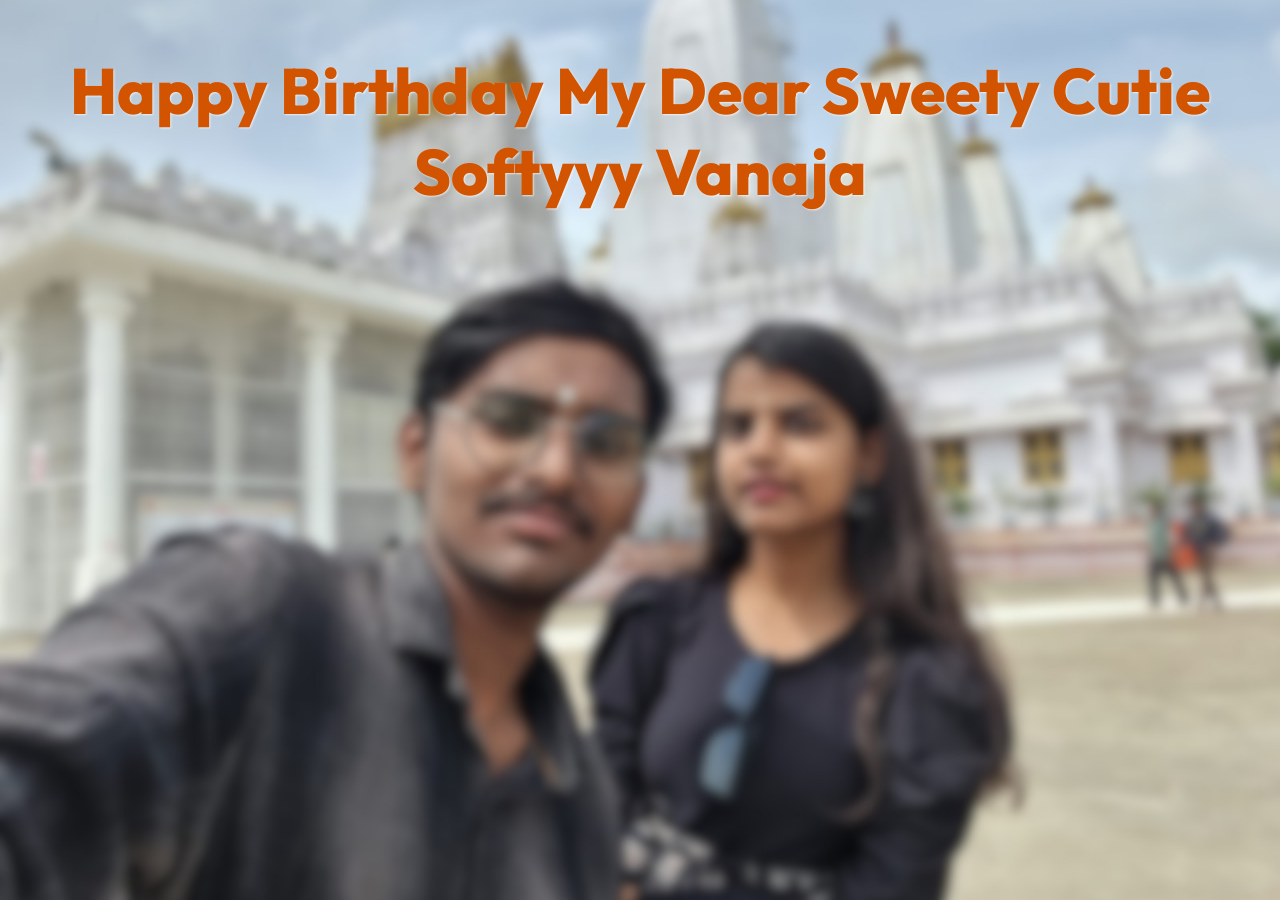
==== main.html @ eed233e5 "Push" ====
<!DOCTYPE html>
<html lang="en">

<head>
    <meta charset="UTF-8">
    <meta name="viewport" content="width=device-width, initial-scale=1.0">
    <meta name="description" content="Happy Birthday Vanaja - A special celebration page">
    <title>Happy Birthday Vanaja!</title>
    <!-- Google Fonts for modern typography -->
    <link href="https://fonts.googleapis.com/css2?family=Outfit:wght@300;400;600;800&display=swap" rel="stylesheet">
    <!-- Link to external CSS -->
    <link rel="stylesheet" href="style.css">
    <link rel="stylesheet" href="main.css">
</head>

<body>

    <!-- BIRTHDAY PAGE -->
    <div id="birthdayPage" class="page active">
        <h1>Happy Birthday My Dear Sweety Cutie Softyyy Vanaja</h1>
    </div>

</body>

</html>
---- style.css ----
:root {
    --primary: #ff6b6b;
    --secondary: #4ecdc4;
    --dark: #2d3436;
    --light: #f9f9f9;
}

* {
    margin: 0;
    padding: 0;
    box-sizing: border-box;
}

body {
    font-family: 'Outfit', sans-serif;
    background: url('images/Background.png') no-repeat center center fixed;
    background-size: cover;
    min-height: 100vh;
    display: flex;
    justify-content: center;
    align-items: center;
    color: var(--dark);
    overflow: hidden;
}

.page {
    display: none;
    width: 100%;
    height: 100vh;
    justify-content: center;
    align-items: center;
    flex-direction: column;
    animation: fadeIn 0.8s ease forwards;
}

.page.active {
    display: flex;
}

@keyframes fadeIn {
    from {
        opacity: 0;
        transform: scale(0.95);
    }

    to {
        opacity: 1;
        transform: scale(1);
    }
}

.container {
    padding: 20px;
    z-index: 10;
    width: 100%;
    display: flex;
    justify-content: center;
}

.card {
    background: rgba(36, 101, 185, 0.301);
    backdrop-filter: blur(15px);
    -webkit-backdrop-filter: blur(15px);
    border: 1px solid rgb(0, 217, 255);
    border-radius: 24px;
    padding: 40px;
    width: 100%;
    max-width: 450px;
    text-align: center;
    box-shadow: 0 8px 32px 0 rgba(0, 138, 202, 0.582);
    transform: translateY(0);
    transition: transform 0.4s ease, box-shadow 0.4s ease;
}

.card:hover {
    transform: translateY(-5px);
    box-shadow: 0 12px 40px 0 rgba(31, 38, 135, 0.3);
}

/* Login specific styles */
.lock-icon {
    font-size: 3rem;
    margin-bottom: 20px;
    display: inline-block;
}

.pin-input-group {
    margin: 25px 0;
    position: relative;
}

.pin-input {
    width: 100%;
    padding: 15px 20px;
    border-radius: 12px;
    border: 2px solid rgb(0, 107, 150);
    background: #032e5731;
    color: #fff;
    font-family: 'Outfit', sans-serif;
    font-size: 1.2rem;
    text-align: center;
    letter-spacing: 5px;
    outline: none;
    transition: all 0.3s ease;
    box-shadow: inset 0 2px 5px rgba(0, 0, 0, 0.05);
}

.pin-input:focus {
    border-color: var(--primary);
    background: rgba(22, 62, 114, 0.445);
    color: #47eaff;
    box-shadow: 0 0 15px rgba(63, 54, 192, 0.3);
}

.error-message {
    color: #ff4747;
    font-size: 0.9rem;
    margin-top: 10px;
    height: 20px;
    opacity: 0;
    transition: opacity 0.3s ease;
    font-weight: 600;
}

.error-message.visible {
    opacity: 1;
}

/* Birthday Card styles */
.img-container {
    width: 150px;
    height: 150px;
    margin: 0 auto 20px;
    border-radius: 50%;
    background: linear-gradient(135deg, #fdfbfb 0%, #ebedee 100%);
    display: flex;
    justify-content: center;
    align-items: center;
    font-size: 4rem;
    box-shadow: inset 0 4px 10px rgba(0, 0, 0, 0.1), 0 8px 20px rgba(0, 0, 0, 0.1);
    animation: float 4s ease-in-out infinite;
    overflow: hidden;
}

.img-container img {
    width: 100%;
    height: 100%;
    object-fit: cover;
}

@keyframes float {
    0% {
        transform: translateY(0px);
    }

    50% {
        transform: translateY(-10px);
    }

    100% {
        transform: translateY(0px);
    }
}

h1 {
    font-weight: 800;
    font-size: 2.5rem;
    margin-bottom: 15px;
    color: #fff;
    text-shadow: 2px 2px 4px rgba(0, 0, 0, 0.2);
}

h2 {
    font-weight: 700;
    font-size: 1.8rem;
    margin-bottom: 10px;
    color: #080072;
}

.highlight {
    color: var(--primary);
    background: linear-gradient(to right, #ff6b6b, #ff8e8b);
    -webkit-background-clip: text;
    -webkit-text-fill-color: transparent;
}

.message {
    font-size: 1.1rem;
    line-height: 1.6;
    margin-bottom: 30px;
    color: #0c00b3;
    font-weight: 400;
    text-shadow: 1px 1px 2px rgba(0, 0, 0, 0.1);
}

button {
    background: linear-gradient(135deg, var(--primary) 0%, #ff8e8b 100%);
    color: white;
    border: none;
    padding: 15px 30px;
    border-radius: 50px;
    font-size: 1.2rem;
    font-weight: 600;
    font-family: 'Outfit', sans-serif;
    cursor: pointer;
    box-shadow: 0 10px 20px rgba(255, 107, 107, 0.3);
    transition: all 0.3s ease;
    width: 100%;
}

button:hover {
    transform: scale(1.05);
    box-shadow: 0 15px 25px rgba(255, 107, 107, 0.4);
}

button:active {
    transform: scale(0.98);
}

/* Error Shake Animation */
.shake {
    animation: shake 0.5s cubic-bezier(.36, .07, .19, .97) both;
}

@keyframes shake {

    10%,
    90% {
        transform: translate3d(-1px, 0, 0);
    }

    20%,
    80% {
        transform: translate3d(2px, 0, 0);
    }

    30%,
    50%,
    70% {
        transform: translate3d(-4px, 0, 0);
    }

    40%,
    60% {
        transform: translate3d(4px, 0, 0);
    }
}

/* Confetti */
.confetti {
    position: absolute;
    width: 10px;
    height: 10px;
    opacity: 0;
    pointer-events: none;
    z-index: 100;
}
---- main.css ----
/* main.css */

#birthdayPage {
    justify-content: flex-start;
    padding-top: 50px;
}

#birthdayPage h1 {
    text-align: center;
    width: 100%;
    padding: 0 20px;
    font-size: 4rem;
    color: #d35400;
    text-shadow: 1px 1px 2px rgba(255, 255, 255, 0.7);
}
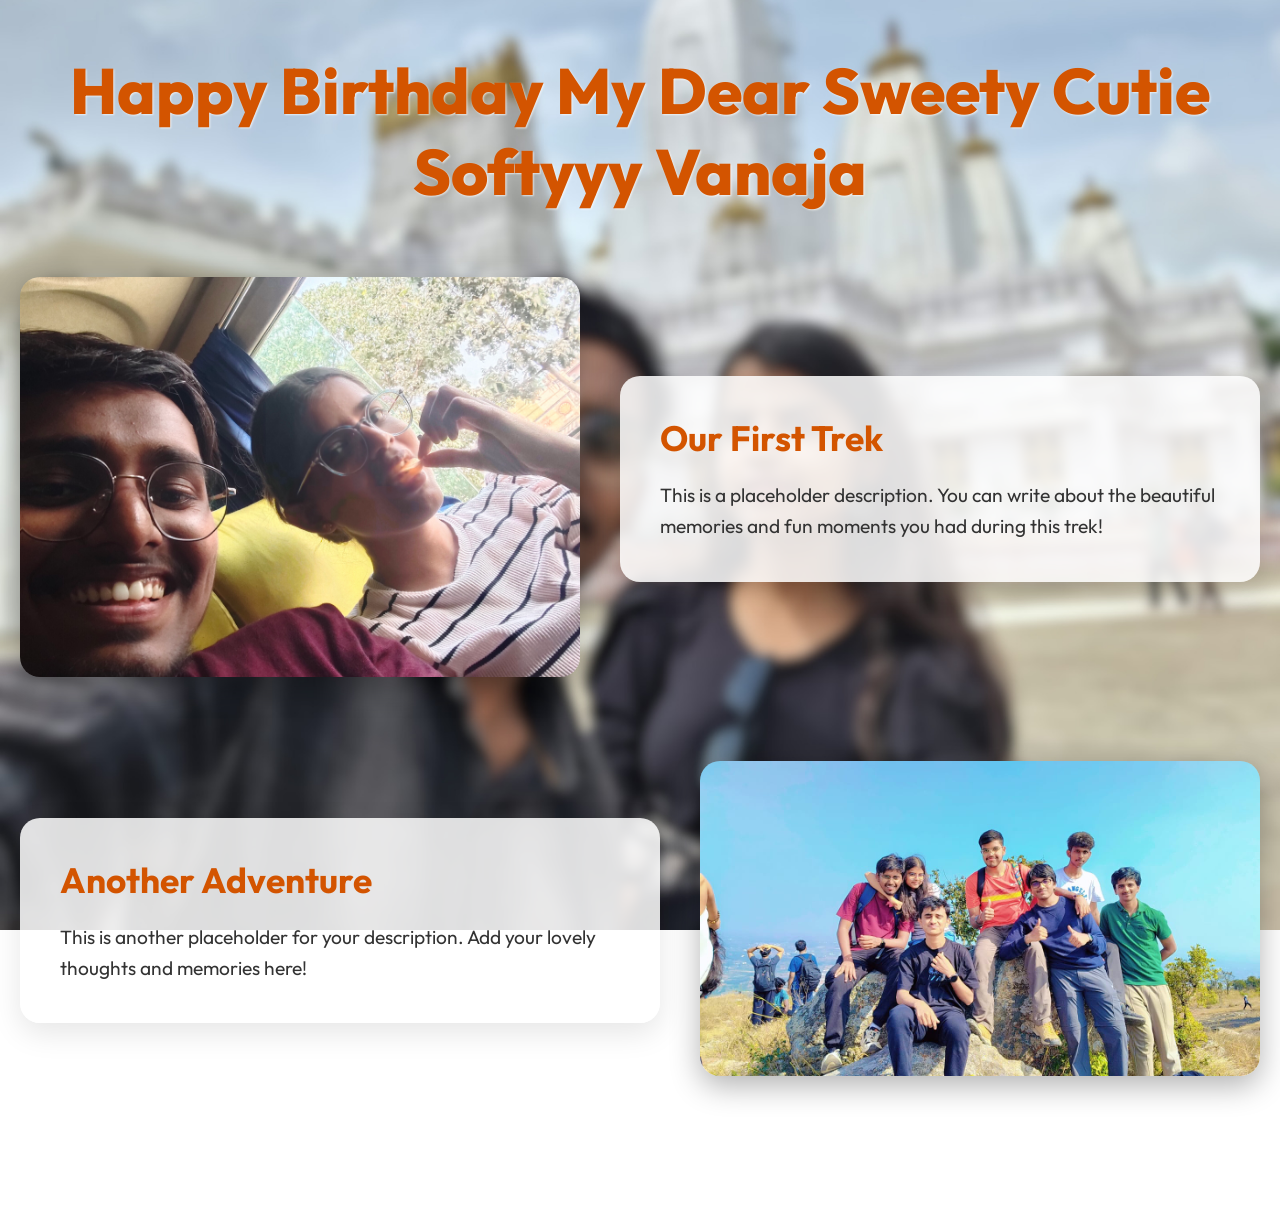
==== commit bed99bc5: "Firsttt" ====
--- a/main.html
+++ b/main.html
@@ -20,6 +20,31 @@
         <h1>Happy Birthday My Dear Sweety Cutie Softyyy Vanaja</h1>
     </div>
 
+    <!-- MAIN CONTENT -->
+    <div class="content-section">
+        <!-- Section 1: Image Left, Text Right -->
+        <div class="row">
+            <div class="image-col">
+                <img src="images/Trek1.jpg" alt="Trek 1">
+            </div>
+            <div class="text-col">
+                <h2>Our First Trek</h2>
+                <p>This is a placeholder description. You can write about the beautiful memories and fun moments you had during this trek!</p>
+            </div>
+        </div>
+
+        <!-- Section 2: Image Right, Text Left -->
+        <div class="row reverse">
+            <div class="image-col">
+                <img src="images/Trek2.jpg" alt="Trek 2">
+            </div>
+            <div class="text-col">
+                <h2>Another Adventure</h2>
+                <p>This is another placeholder for your description. Add your lovely thoughts and memories here!</p>
+            </div>
+        </div>
+    </div>
+
 </body>
 
 </html>
--- a/main.css
+++ b/main.css
@@ -3,6 +3,11 @@
 #birthdayPage {
     justify-content: flex-start;
     padding-top: 50px;
+    padding-bottom: 30px;
+    height: auto;
+    min-height: auto;
+    display: flex;
+    flex-direction: column;
 }
 
 #birthdayPage h1 {
@@ -12,4 +17,71 @@
     font-size: 4rem;
     color: #d35400;
     text-shadow: 1px 1px 2px rgba(255, 255, 255, 0.7);
+}
+
+/* Override body to allow scrolling on the main page */
+body {
+    display: block;
+    overflow-x: hidden;
+    overflow-y: auto;
+}
+
+/* Main Content Layout */
+.content-section {
+    padding: 20px 20px;
+    max-width: 1300px;
+    margin: 0 auto;
+    margin-bottom: 50px;
+}
+
+.row {
+    display: flex;
+    align-items: center;
+    justify-content: space-between;
+    margin-bottom: 80px;
+    gap: 40px;
+}
+
+/* Reverse the order for alternating rows */
+.row.reverse {
+    flex-direction: row-reverse;
+}
+
+.image-col {
+    flex: 1;
+}
+
+.image-col img {
+    width: 100%;
+    border-radius: 20px;
+    box-shadow: 0 10px 30px rgba(0,0,0,0.3);
+    object-fit: cover;
+    max-height: 400px;
+}
+
+.text-col {
+    flex: 1;
+    background: rgba(255, 255, 255, 0.85);
+    padding: 40px;
+    border-radius: 20px;
+    box-shadow: 0 10px 30px rgba(0,0,0,0.1);
+}
+
+.text-col h2 {
+    color: #d35400;
+    margin-bottom: 20px;
+    font-size: 2.2rem;
+}
+
+.text-col p {
+    font-size: 1.2rem;
+    line-height: 1.6;
+    color: #333;
+}
+
+/* Responsive adjustments for mobile */
+@media (max-width: 768px) {
+    .row, .row.reverse {
+        flex-direction: column;
+    }
 }
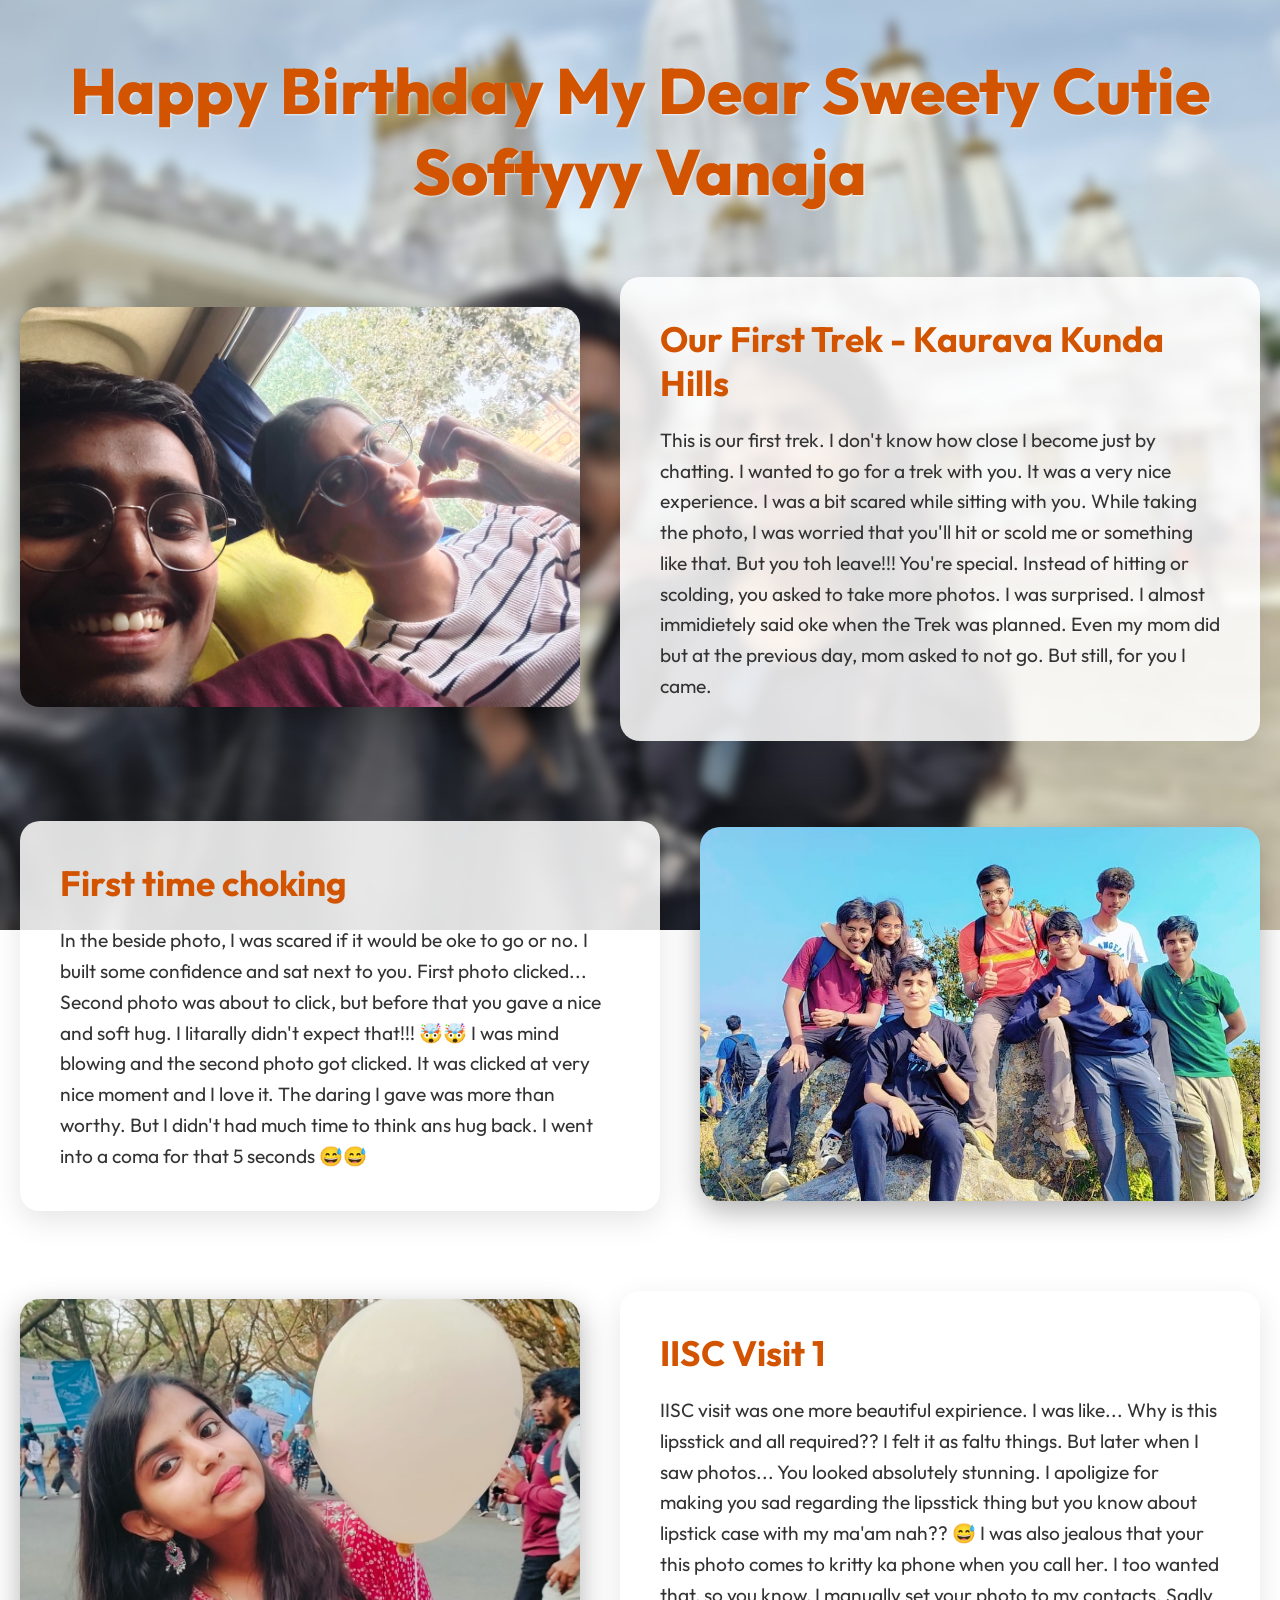
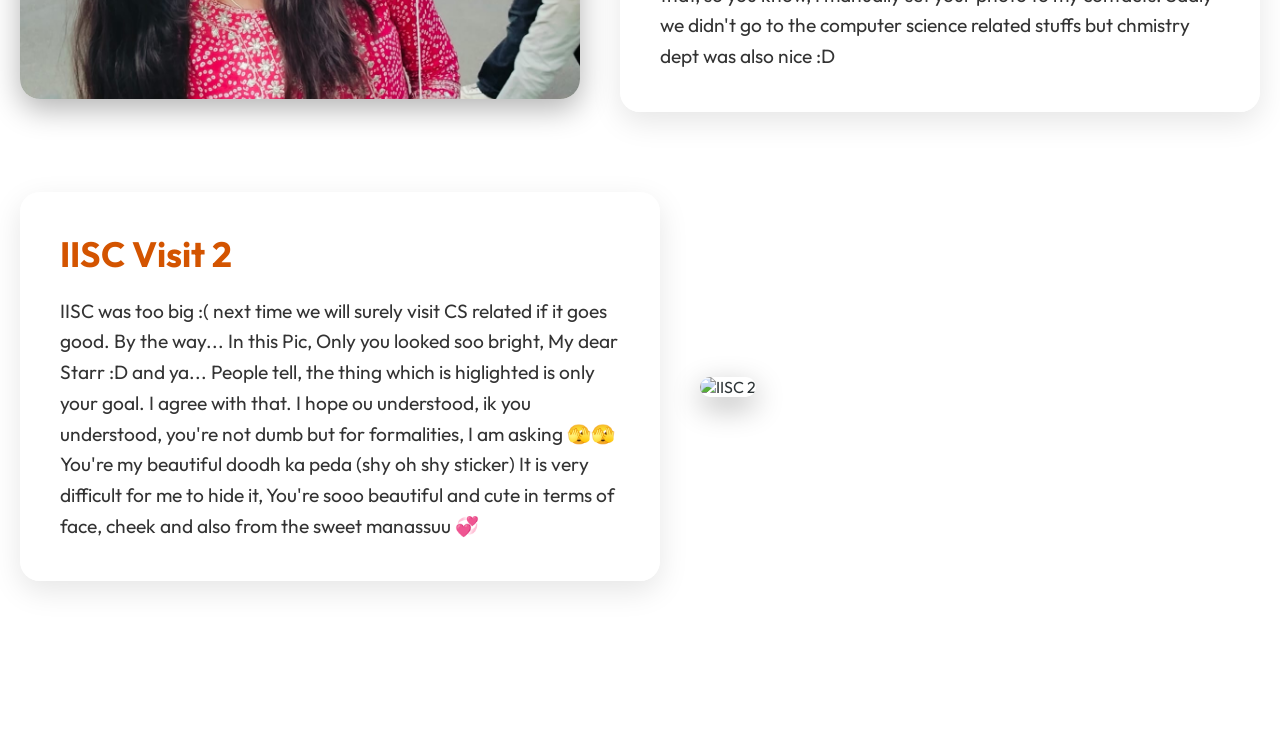
==== commit 2aa5b59f: "yeahhhhhh" ====
--- a/main.html
+++ b/main.html
@@ -22,25 +22,67 @@
 
     <!-- MAIN CONTENT -->
     <div class="content-section">
-        <!-- Section 1: Image Left, Text Right -->
+        <!-- Section 1 -->
         <div class="row">
             <div class="image-col">
                 <img src="images/Trek1.jpg" alt="Trek 1">
             </div>
             <div class="text-col">
-                <h2>Our First Trek</h2>
-                <p>This is a placeholder description. You can write about the beautiful memories and fun moments you had during this trek!</p>
+                <h2>Our First Trek - Kaurava Kunda Hills</h2>
+                <p>This is our first trek. I don't know how close I become just by chatting. I wanted to go for a trek
+                    with you. It was a very nice experience. I was a bit scared while sitting with you. While taking the
+                    photo, I was worried that you'll hit or scold me or something like that. But you toh leave!!! You're
+                    special. Instead of hitting or scolding, you asked to take more photos. I was surprised. I almost
+                    immidietely said oke when the Trek was planned. Even my mom did but at the previous day, mom asked
+                    to not go. But still, for you I came.</p>
             </div>
         </div>
 
-        <!-- Section 2: Image Right, Text Left -->
+        <!-- Section 2 -->
         <div class="row reverse">
             <div class="image-col">
                 <img src="images/Trek2.jpg" alt="Trek 2">
             </div>
             <div class="text-col">
-                <h2>Another Adventure</h2>
-                <p>This is another placeholder for your description. Add your lovely thoughts and memories here!</p>
+                <h2>First time choking</h2>
+                <p>In the beside photo, I was scared if it would be oke to go or no. I built some confidence and sat
+                    next to you. First photo clicked... Second photo was about to click, but before that you gave a nice
+                    and soft hug. I litarally didn't expect that!!! 🤯🤯 I was mind blowing and the second photo got
+                    clicked. It was clicked at very nice moment and I love it. The daring I gave was more than worthy.
+                    But I didn't had much time to think ans hug back. I went into a coma for that 5 seconds 😅😅</p>
+            </div>
+        </div>
+
+        <!-- Section 3 -->
+        <div class="row">
+            <div class="image-col">
+                <img src="images/IISC1.jpg" alt="IISC 1">
+            </div>
+            <div class="text-col">
+                <h2>IISC Visit 1</h2>
+                <p>IISC visit was one more beautiful expirience. I was like... Why is this lipsstick and all required??
+                    I felt it as faltu things. But later when I saw photos... You looked absolutely stunning. I
+                    apoligize for making you sad regarding the lipsstick thing but you know about lipstick case with my
+                    ma'am nah?? 😅 I was also jealous that your this photo comes to kritty ka phone when you call her. I
+                    too wanted that, so you know, I manually set your photo to my contacts. Sadly we didn't go to the
+                    computer science related stuffs but chmistry dept was also nice :D</p>
+            </div>
+        </div>
+
+        <!-- Section 4 -->
+        <div class="row reverse">
+            <div class="image-col">
+                <img src="images/IISC2.jpg" alt="IISC 2">
+            </div>
+            <div class="text-col">
+                <h2>IISC Visit 2</h2>
+                <p>IISC was too big :( next time we will surely visit CS related if it goes good. By the way... In this
+                    Pic, Only you looked soo bright, My dear Starr :D and ya... People tell, the thing which is
+                    higlighted is only your goal. I agree with that. I hope ou understood, ik you understood, you're not
+                    dumb but for formalities, I am asking 🫣🫣 You're my beautiful doodh ka peda (shy oh shy sticker) It
+                    is very difficult for me to hide it, You're sooo beautiful and cute in terms of face, cheek and also
+                    from the sweet manassuu 💞
+                </p>
             </div>
         </div>
     </div>
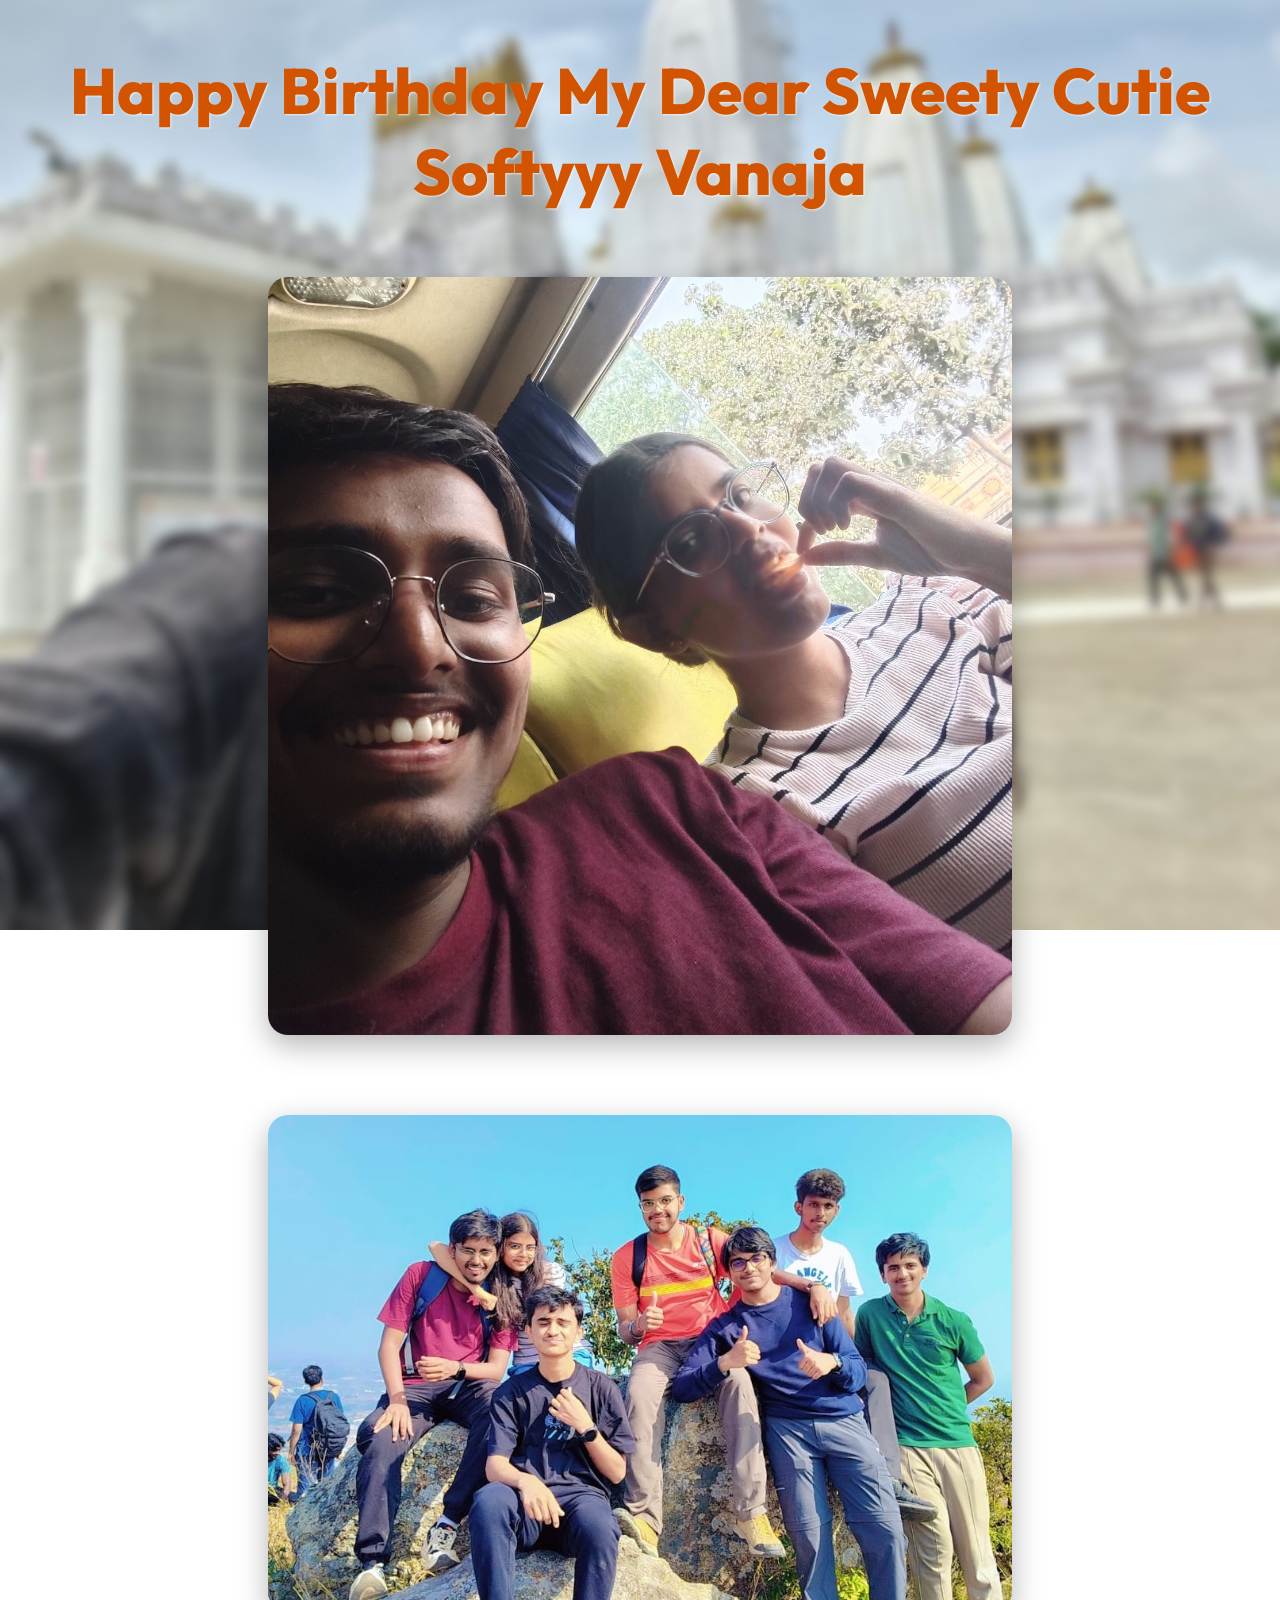
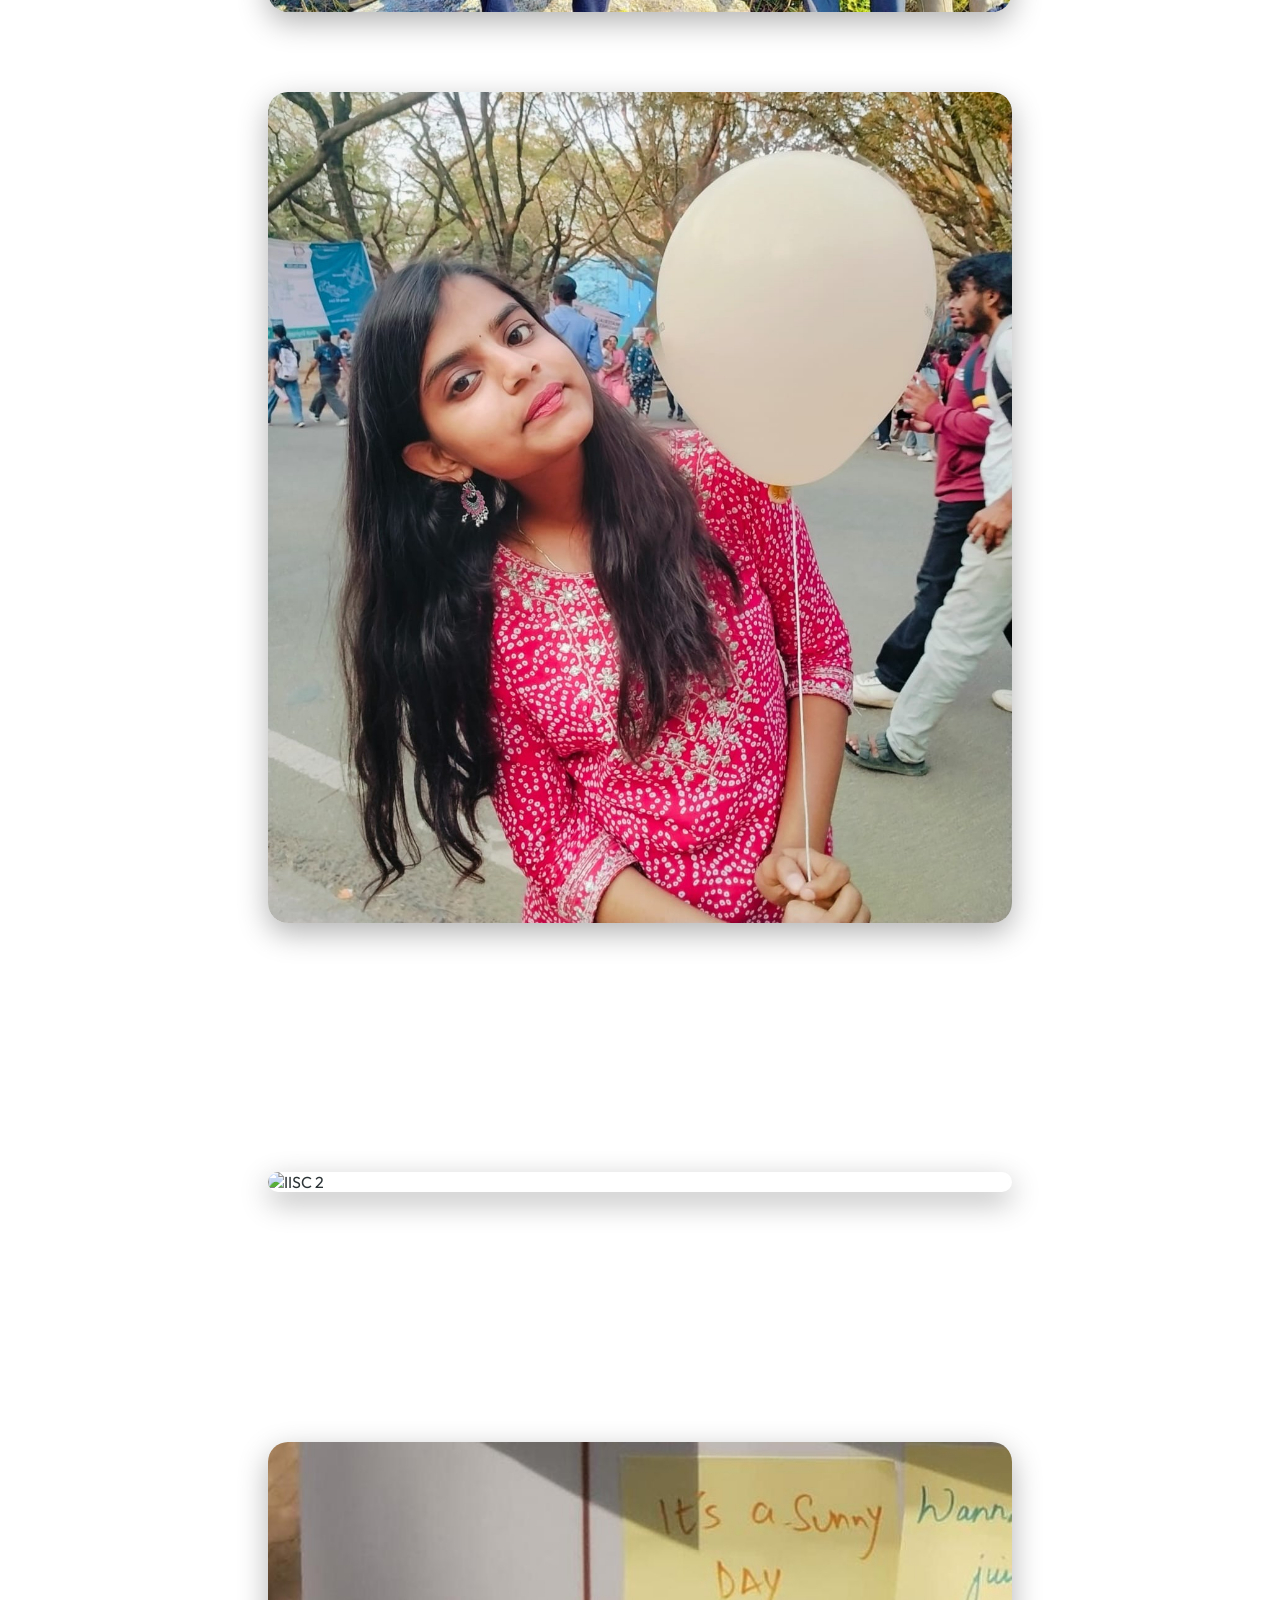
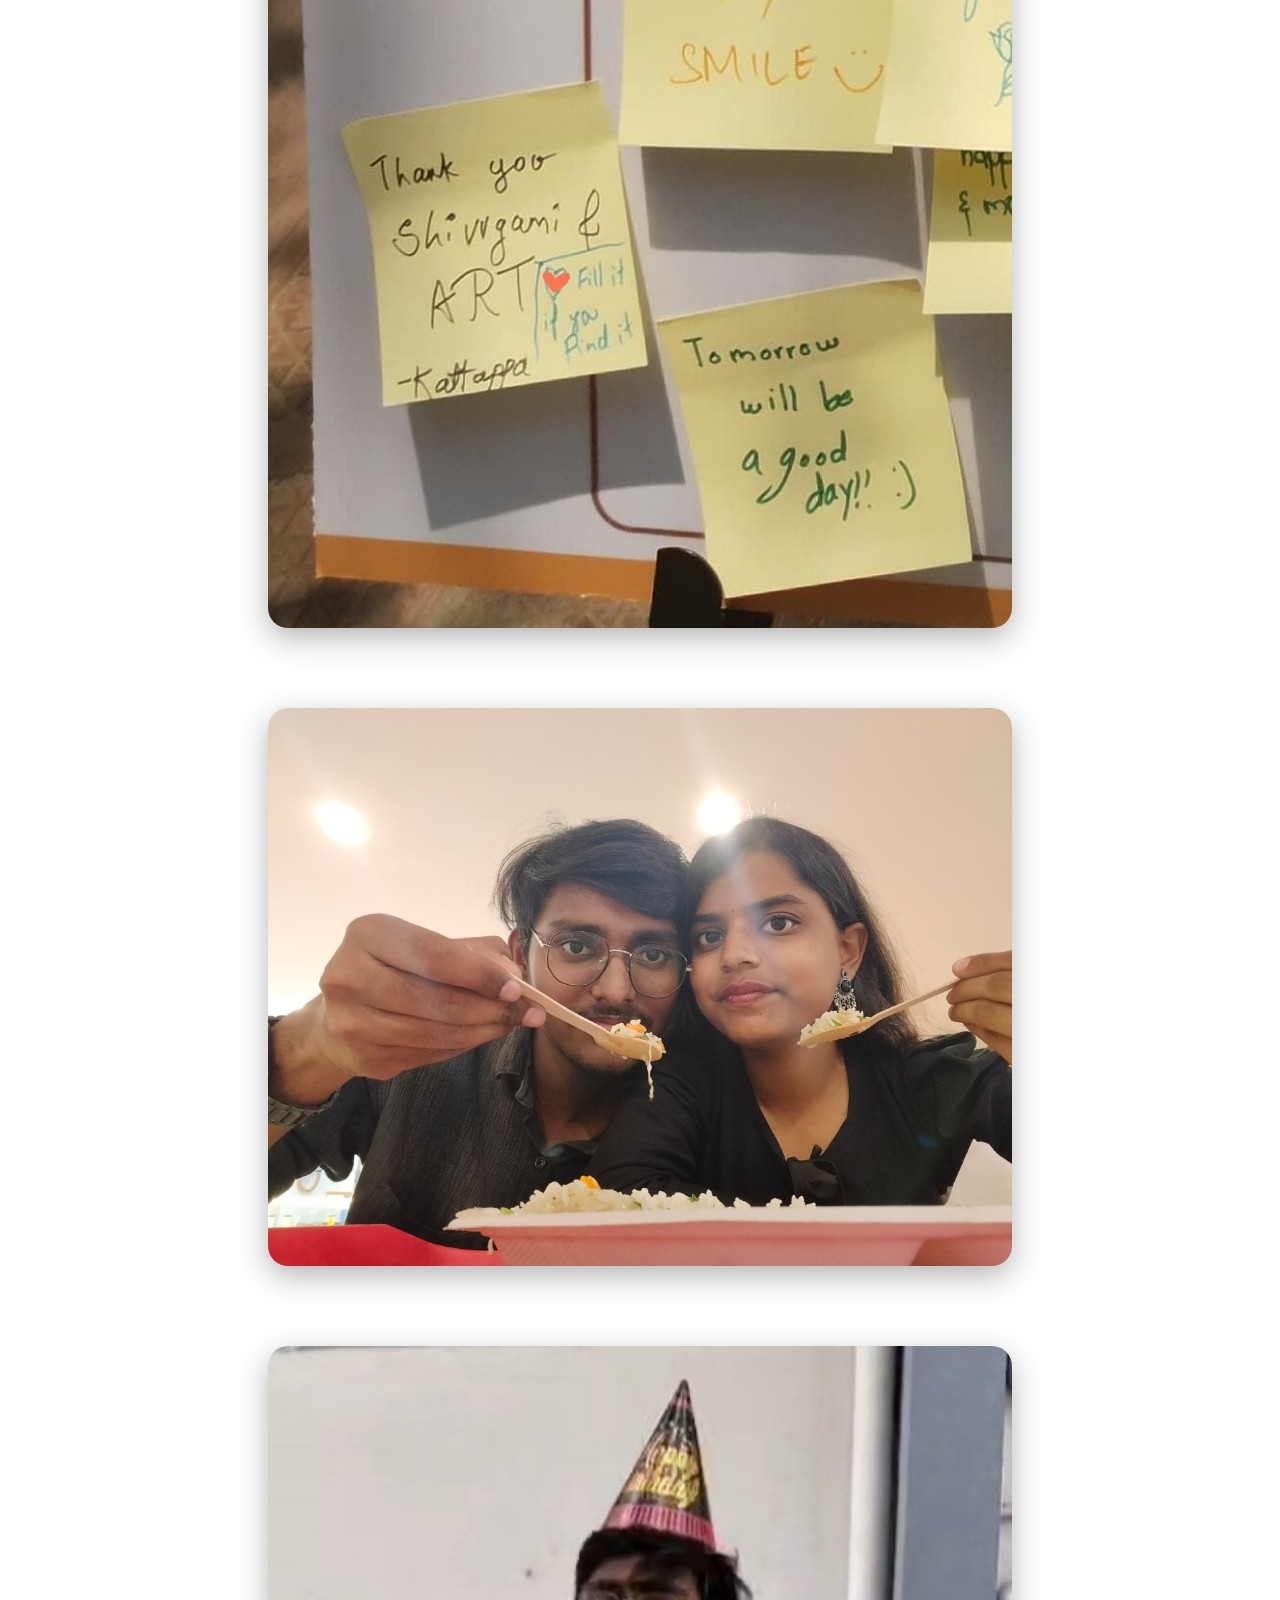
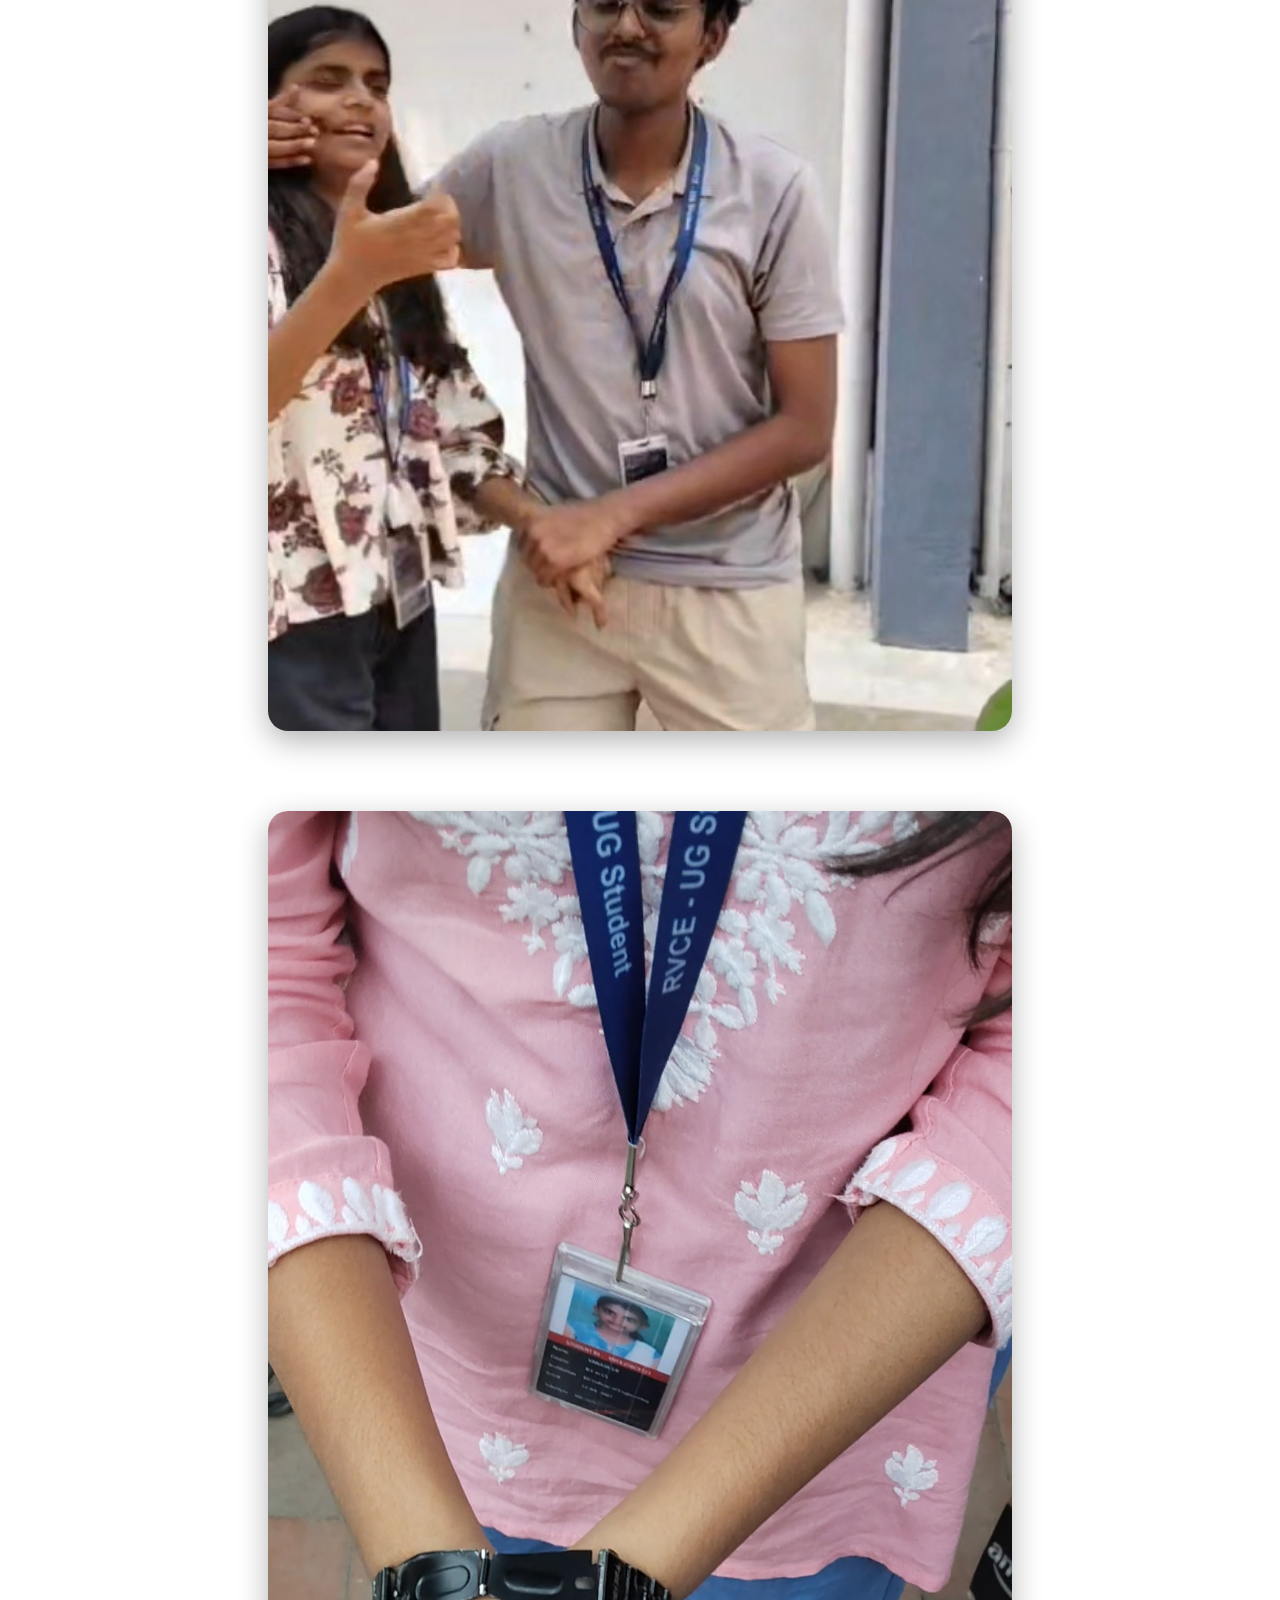
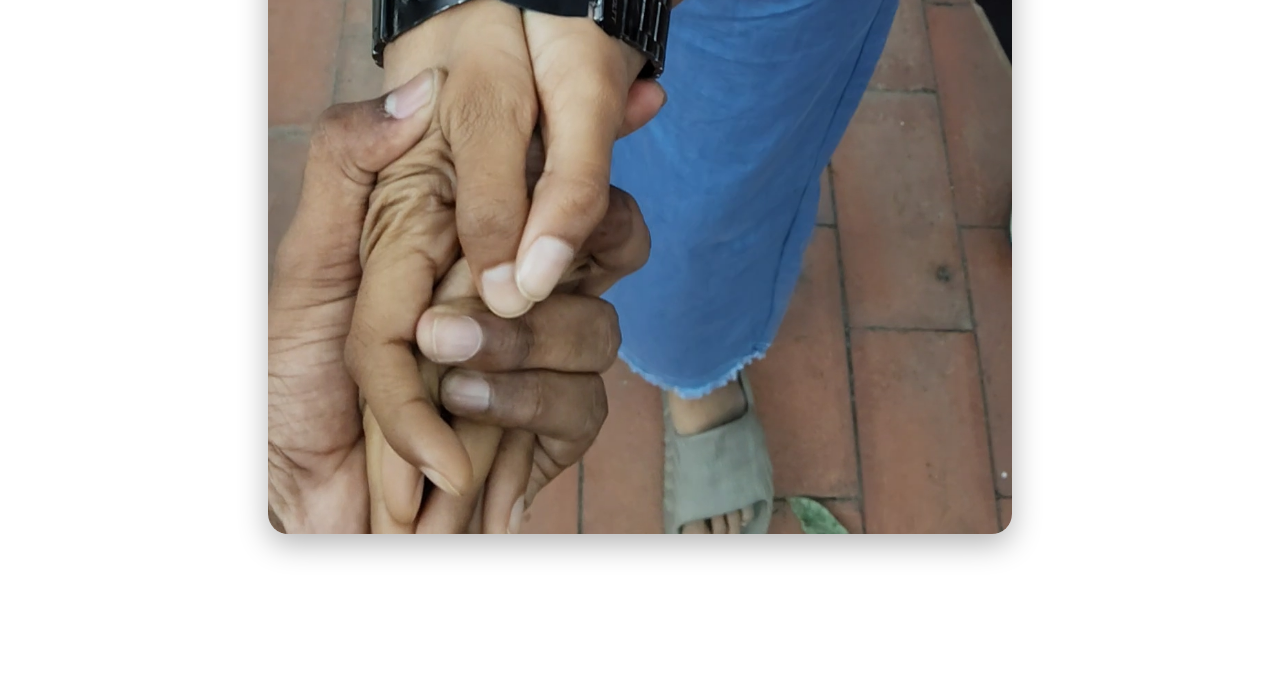
==== commit 48779c83: "pushhh" ====
--- a/main.html
+++ b/main.html
@@ -85,8 +85,75 @@
                 </p>
             </div>
         </div>
+
+        <!-- Section 5 -->
+        <div class="row">
+            <div class="image-col">
+                <img src="images/StickyNote.jpg" alt="Sticky Note">
+            </div>
+            <div class="text-col">
+                <h2>Sticky Note</h2>
+                <p>The say when I got the photo, I become sooo sooooooo happy!!! I searched allot for the stick note,
+                    though I didn't get it. One day I got the board to add a sticky note, i wrote that thing and kept it
+                    there only thinking that someone will fit it or atleast you'll reply. I was a bit sad that you both
+                    lost it and i sent it to you. But I didn't get any proper or perfct answer. Then I thought to just
+                    send it to you. But I was not sure you'll like it or no. And then when I got a proper reply from
+                    you. Some random day... I got this photo from you!!! Lovely it was!! You made me happy that day 🥺
+                </p>
+            </div>
+        </div>
+
+        <!-- Section 6 -->
+        <div class="row reverse">
+            <div class="image-col">
+                <img src="images/Mall11.jpg" alt="Mall">
+            </div>
+            <div class="text-col">
+                <h2>Mall Visit</h2>
+                <p>Though i get some jealousy when you speak about your 8th std roaming with guys that too on bike???
+                    Yappaaa! I realsied that how waste I was in my childhood, did nothing, just sit and watch something
+                    waste. but you were built diffrent my dear Hennu Huli. I realsei how good it is to just roam, play,
+                    eat in malls and all. I love that shopping with you :)) You trying which dress suits me and
+                    selecting the best one. Though my plan was not to take a dress but I took it as you forced me 🫠 But
+                    yeah, playing for me us bad. I have many things of yours, but you don't have my stuffs. This makes
+                    me sad always :(( But these days were toooo good. I LOVE IT. I would like to go for shopping with
+                    you again.... </p>
+            </div>
+        </div>
+
+        <!-- Section 7 -->
+        <div class="row">
+            <div class="image-col">
+                <img src="images/Cake.jpg" alt="Cake">
+            </div>
+            <div class="text-col">
+                <h2>Cake</h2>
+                <p>As I said... I was sad when you were discussing and went off somewhere without me. I know why and
+                    where you guys went but still I was a bit sad. Felt to leave the place and lay on my bed. But still
+                    pa 😣😣 You guys took alooooooong time. The cake location was good, Cake was also great... And thank
+                    god!!! you didn't feed my directly. You did nataka and all and i Did that 🫣🫣 I loved it!!! such a
+                    great moment!!! The best birthday I ever had. I felt like.. things are not over and i knew ki there
+                    are few things coming and there were things coming. I litarally didn't think that you'll give
+                    something near krishna... I thought there you have somework. But kilady you're. The Shirt was
+                    great!!! It was soo sooooooo nice, even my mom called me chocolate boy :D
+                </p>
+            </div>
+        </div>
+
+        <!-- Section 8 -->
+        <div class="row reverse">
+            <div class="image-col">
+                <img src="images/Bandhana.jpg" alt="Bandhana">
+            </div>
+            <div class="text-col">
+                <h2>Bandhana</h2>
+                <p>Your description for this beautiful memory goes here...</p>
+            </div>
+        </div>
     </div>
 
+    <!-- Link to external JavaScript -->
+    <script src="script.js"></script>
 </body>
 
 </html>
--- a/main.css
+++ b/main.css
@@ -37,9 +37,9 @@
 .row {
     display: flex;
     align-items: center;
-    justify-content: space-between;
+    justify-content: center;
     margin-bottom: 80px;
-    gap: 40px;
+    gap: 0;
 }
 
 /* Reverse the order for alternating rows */
@@ -48,23 +48,56 @@
 }
 
 .image-col {
-    flex: 1;
+    width: 60%;
+    position: relative;
+    z-index: 2;
+    cursor: pointer;
+    transition: all 0.6s cubic-bezier(0.4, 0, 0.2, 1);
 }
 
 .image-col img {
     width: 100%;
     border-radius: 20px;
     box-shadow: 0 10px 30px rgba(0,0,0,0.3);
-    object-fit: cover;
-    max-height: 400px;
+    height: auto;
+    display: block;
 }
 
 .text-col {
-    flex: 1;
+    width: 60%;
+    opacity: 0;
+    margin-left: -60%;
+    z-index: 1;
+    transform: scale(0.9);
+    transition: all 0.6s cubic-bezier(0.4, 0, 0.2, 1);
+    pointer-events: none;
     background: rgba(255, 255, 255, 0.85);
     padding: 40px;
     border-radius: 20px;
     box-shadow: 0 10px 30px rgba(0,0,0,0.1);
+}
+
+.row.reverse .text-col {
+    margin-left: 0;
+    margin-right: -60%;
+}
+
+/* Active States */
+.row.active .image-col {
+    width: 45%;
+}
+
+.row.active .text-col {
+    width: 45%;
+    opacity: 1;
+    margin-left: 5%;
+    transform: scale(1);
+    pointer-events: auto;
+}
+
+.row.reverse.active .text-col {
+    margin-left: 0;
+    margin-right: 5%;
 }
 
 .text-col h2 {
@@ -84,4 +117,33 @@
     .row, .row.reverse {
         flex-direction: column;
     }
+    
+    .image-col {
+        width: 100%;
+    }
+    
+    .text-col {
+        width: 100%;
+        margin-left: 0 !important;
+        margin-right: 0 !important;
+        margin-top: 0;
+        padding-top: 0;
+        padding-bottom: 0;
+        max-height: 0;
+        opacity: 0;
+        overflow: hidden;
+    }
+    
+    .row.active .image-col {
+        width: 100%;
+    }
+    
+    .row.active .text-col {
+        width: 100%;
+        max-height: 1000px;
+        opacity: 1;
+        margin-top: 20px;
+        padding-top: 40px;
+        padding-bottom: 40px;
+    }
 }
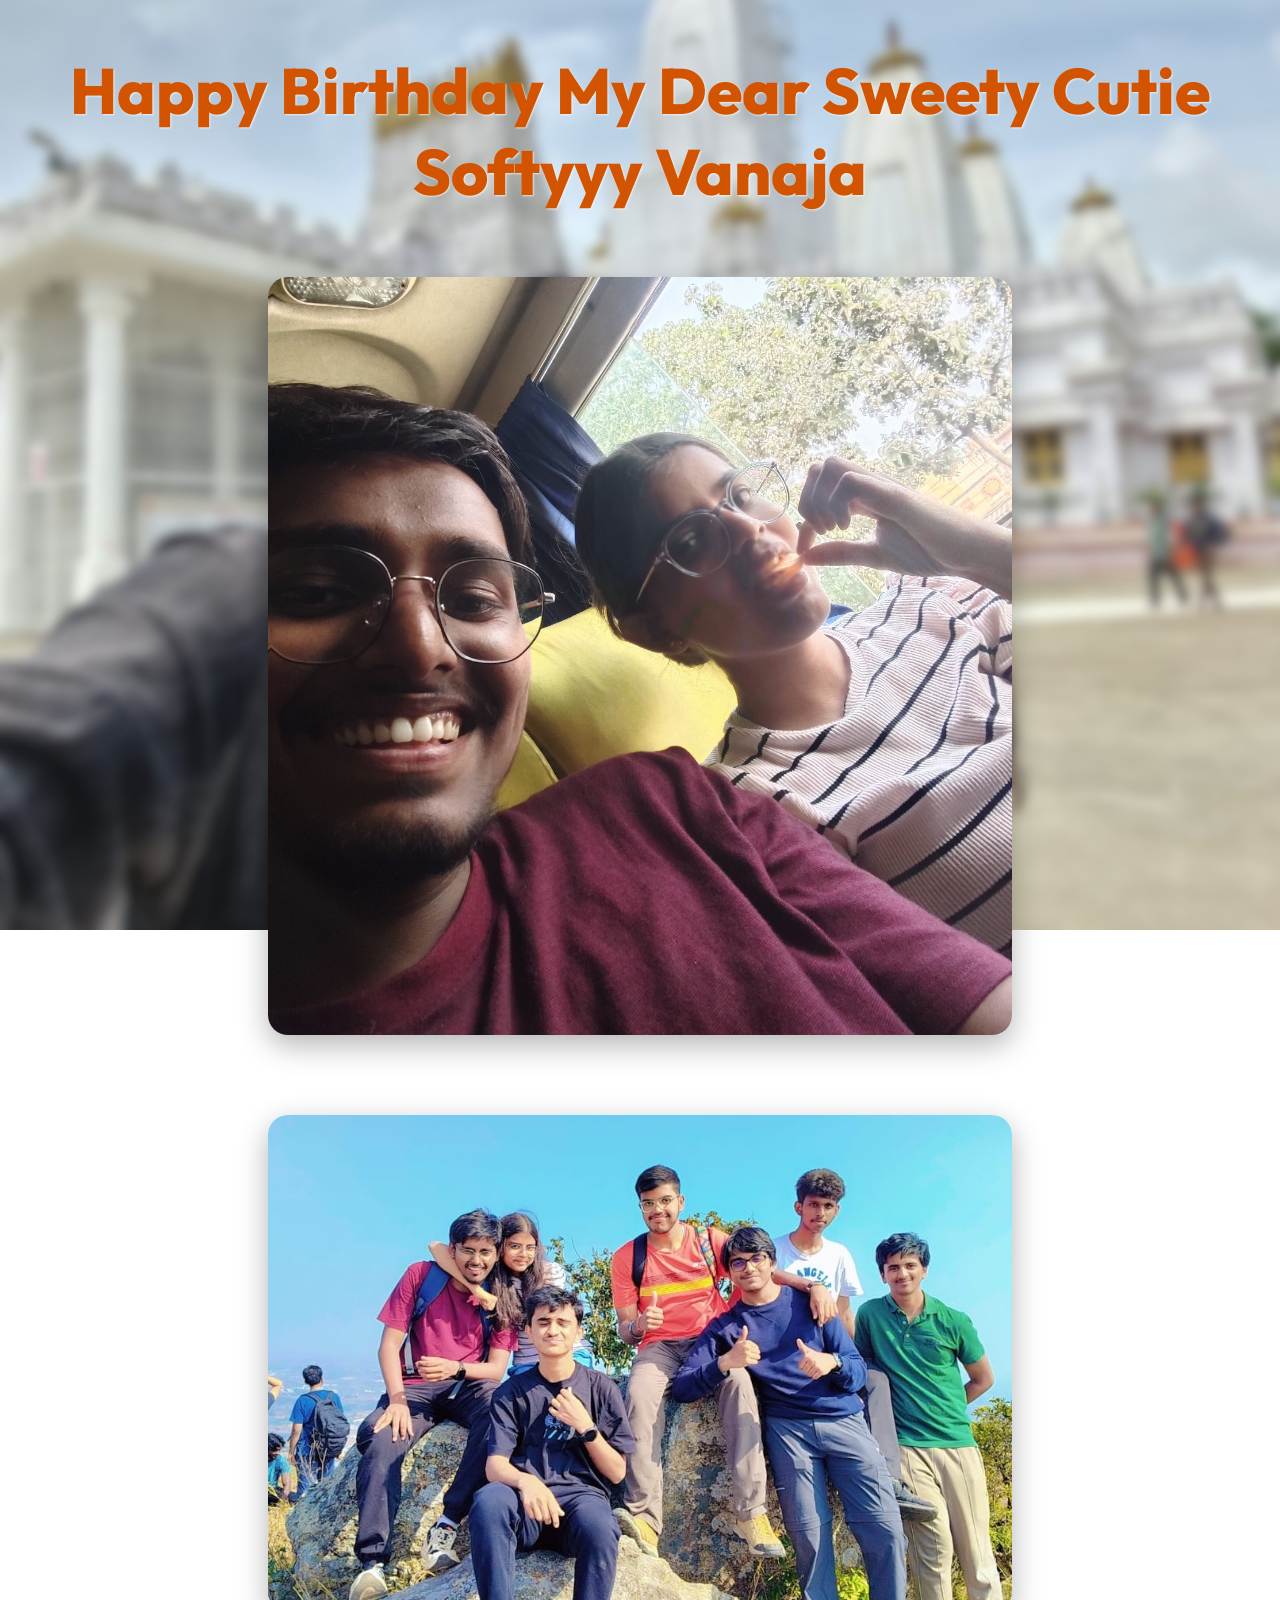
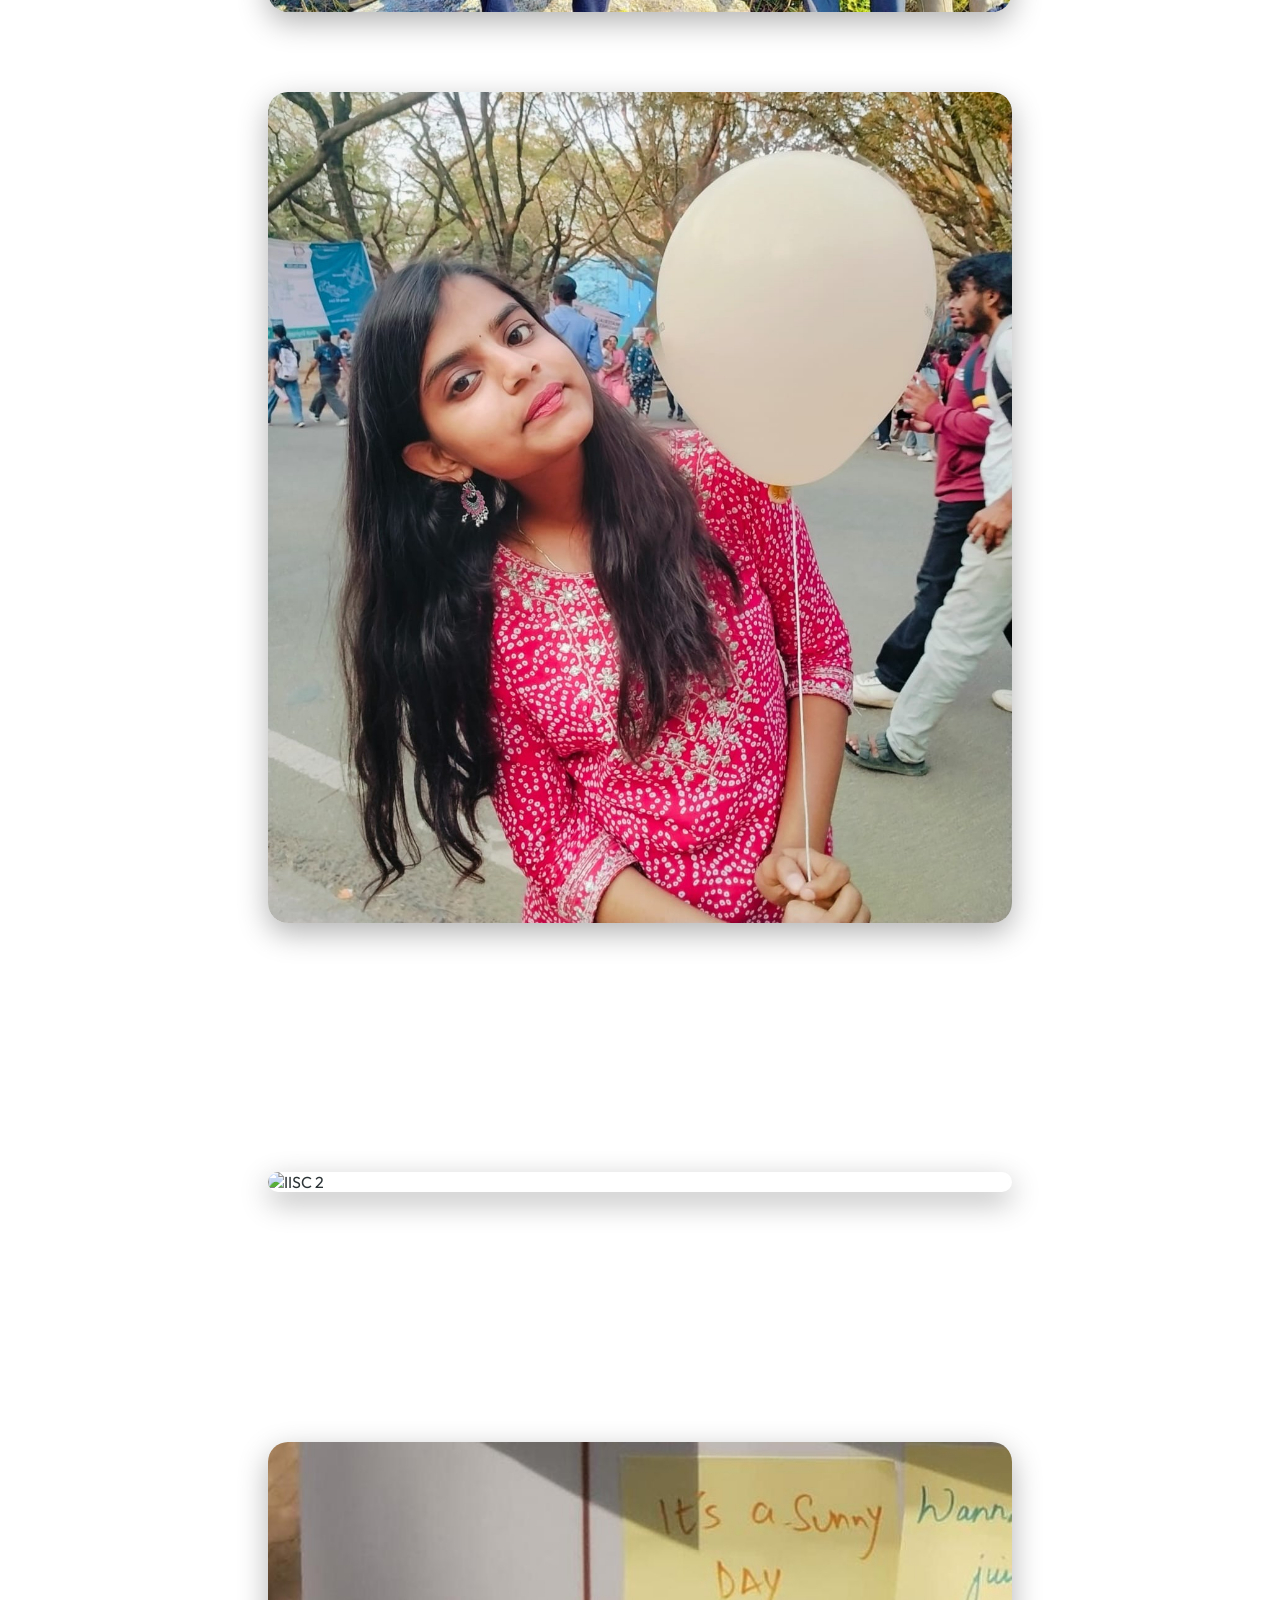
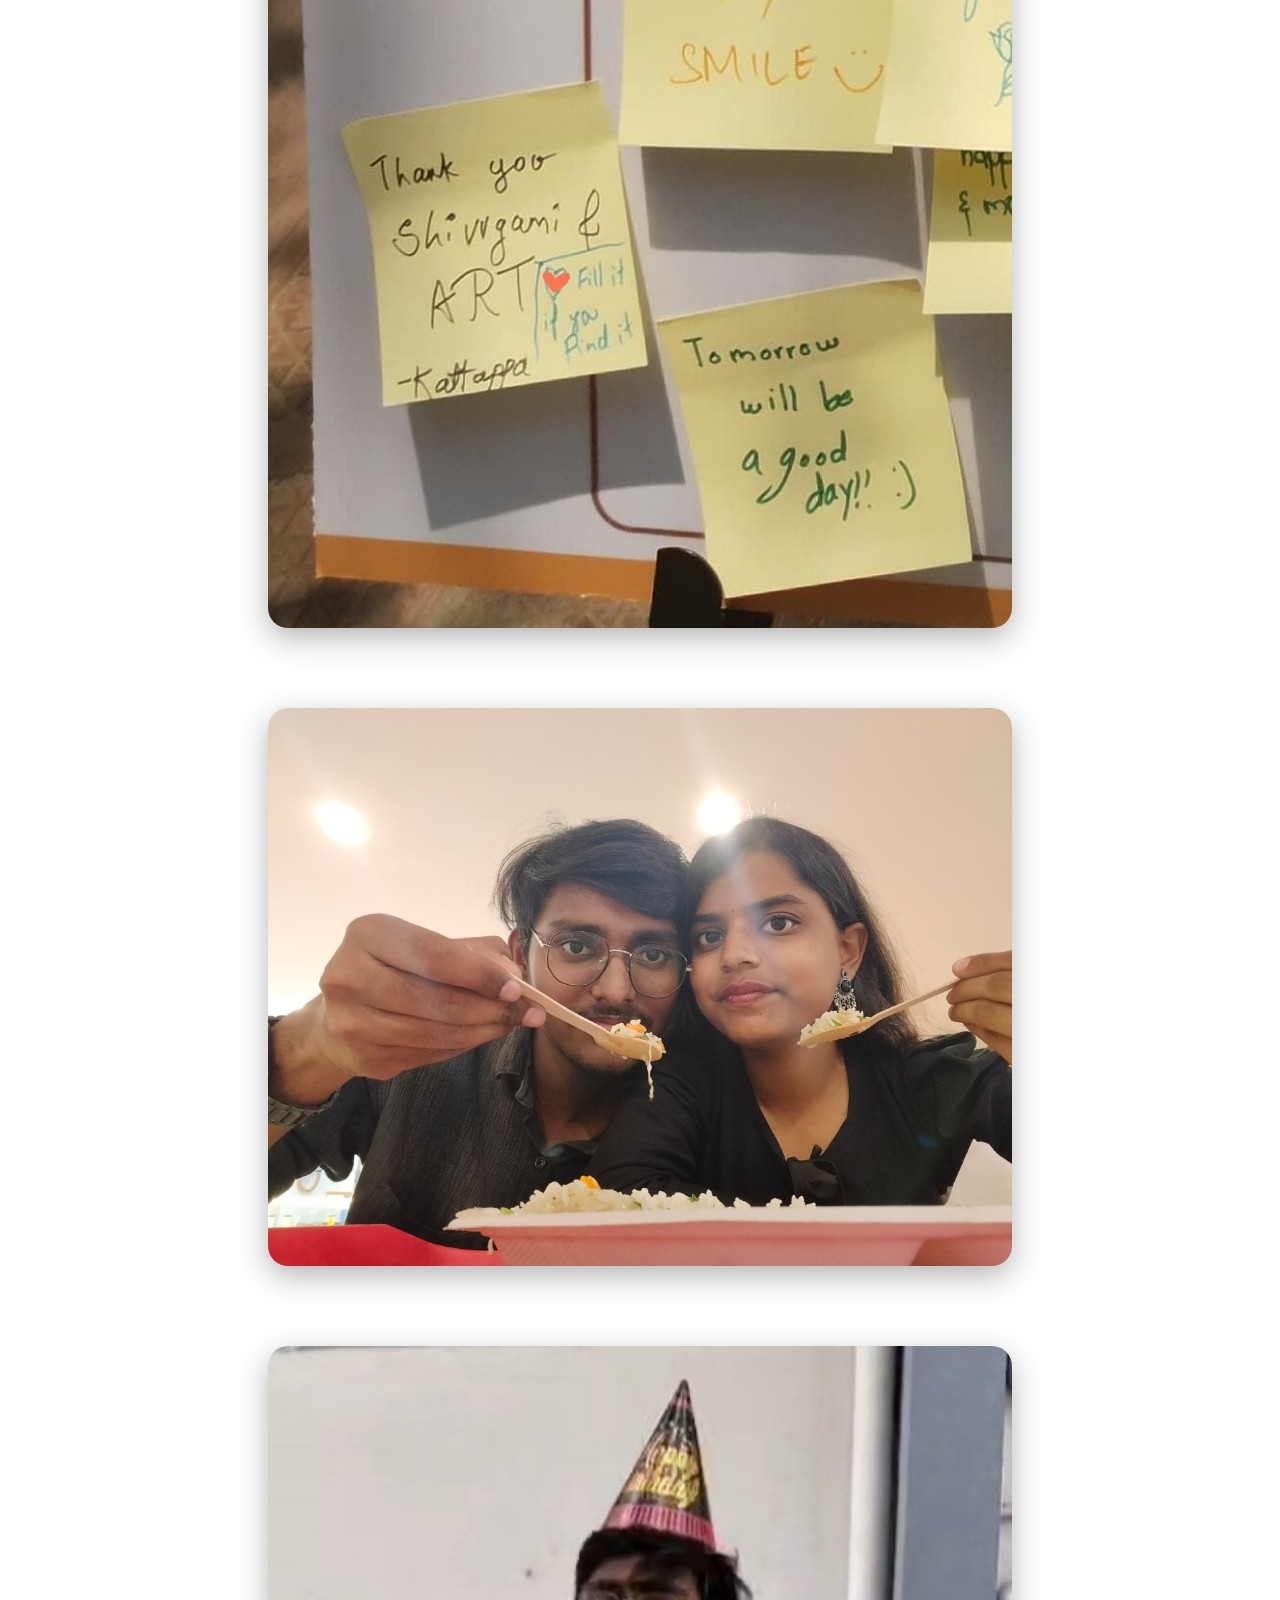
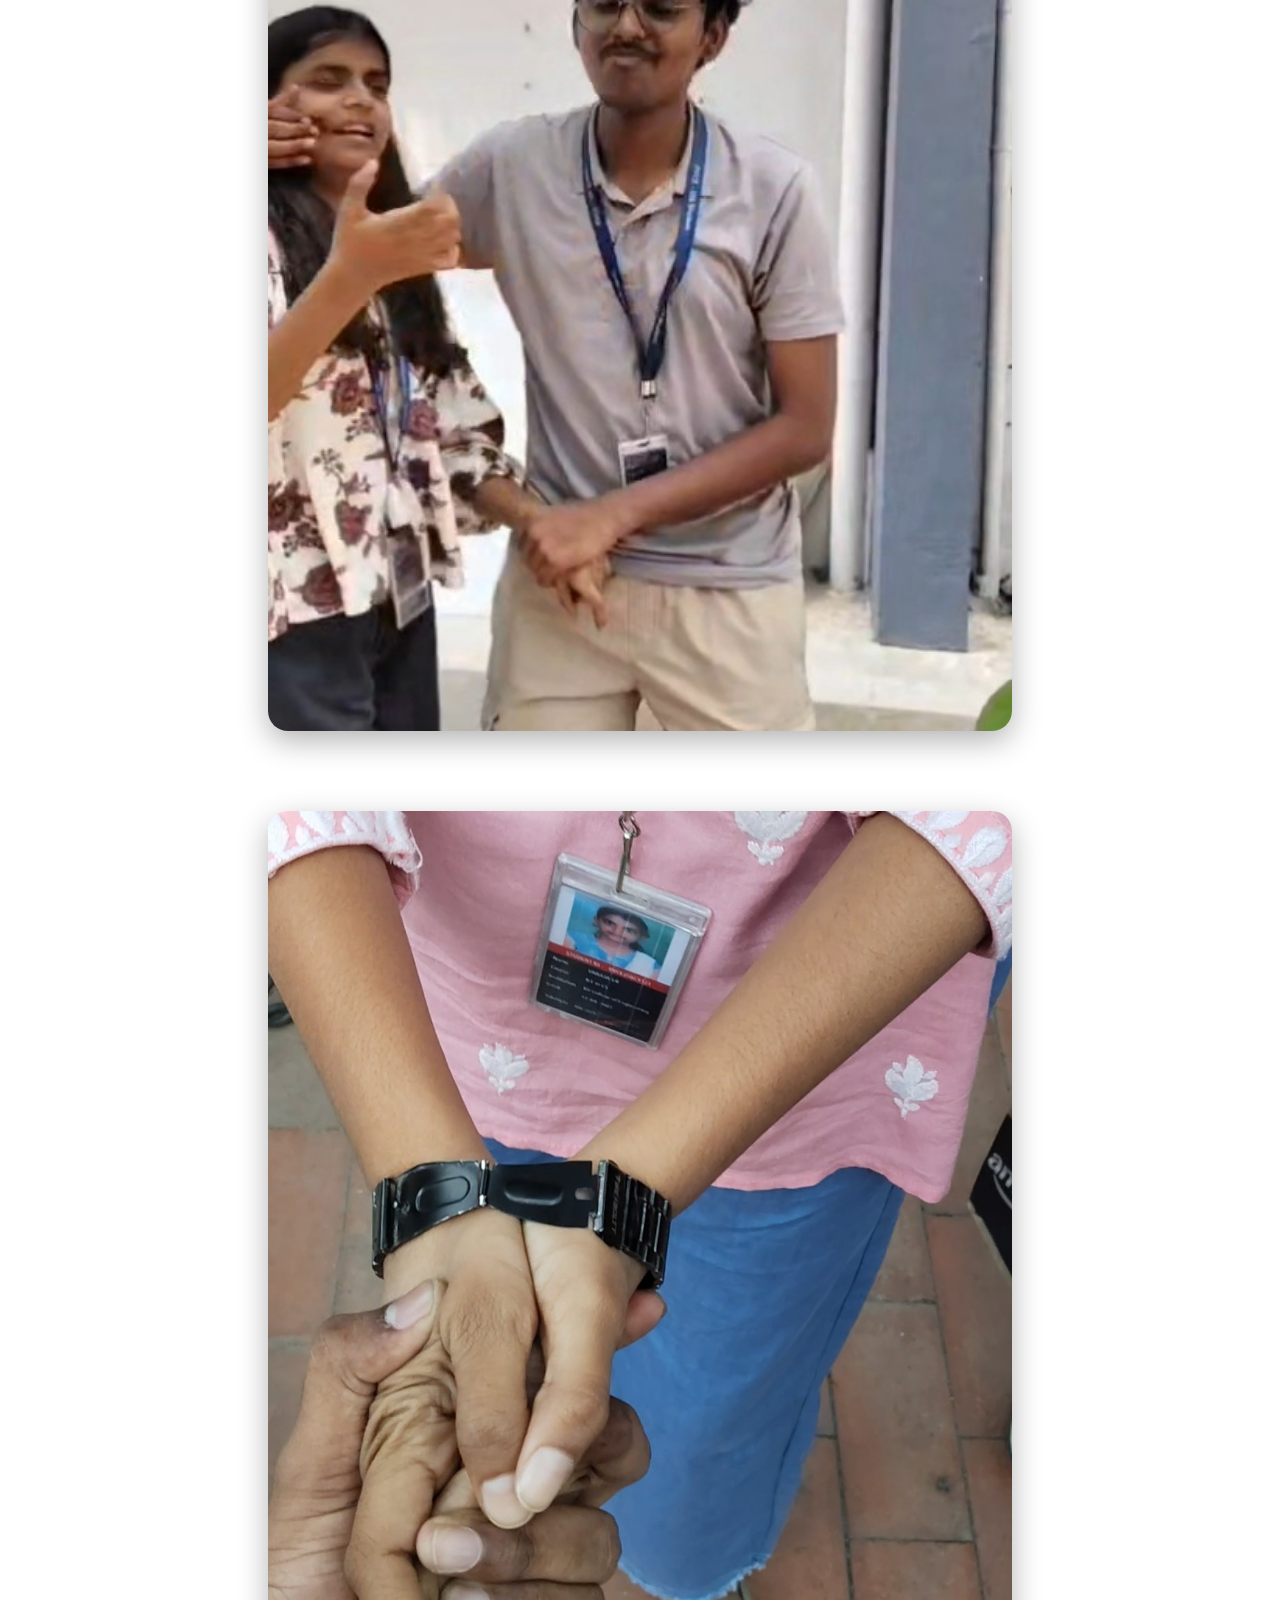
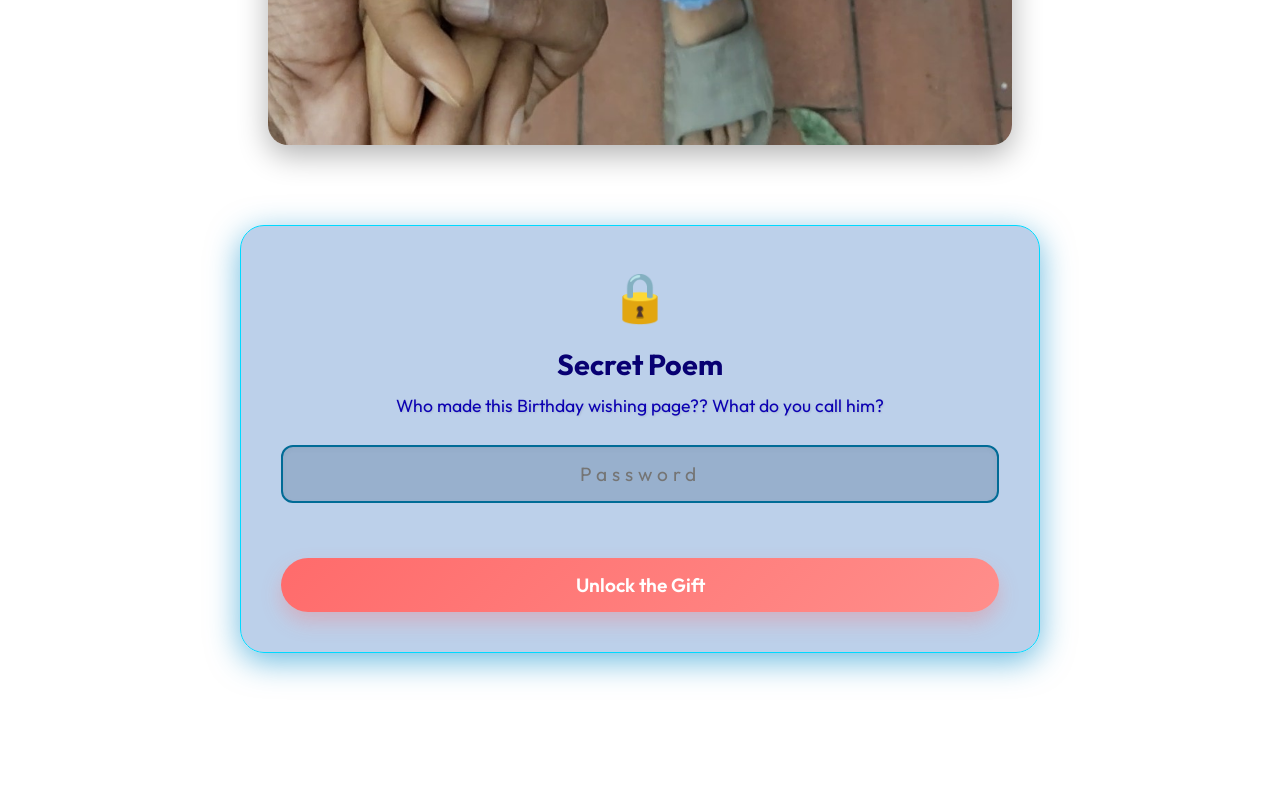
==== commit 1a59aa40: "PreFinal" ====
--- a/main.html
+++ b/main.html
@@ -147,7 +147,81 @@
             </div>
             <div class="text-col">
                 <h2>Bandhana</h2>
-                <p>Your description for this beautiful memory goes here...</p>
+                <p>Please don't feel bad about whatever I say 😞 else don't continue next :') <br><br> You know... How
+                    much feelings i have for you 💖💝💝. it is one of my favourite photo... I love it... Actually d!!!!
+                    I
+                    simply
+                    thought that it'll fit in your both hand like handcuffs and it actually fitted. Similarly, I want to
+                    tie something forever... I will tie Softtyyyy 😭 <br> I LOVE YOU daaaa 😭😭💞💞 <br>and once
+                    again!!! HAPPY HAPPY HAPPYYYY BIRTHDAY MY DEAR SWEETYYY QTTTYYY SOFTYYY PIEEEE :))))</p>
+            </div>
+        </div>
+        <!-- Section 9 - Poem -->
+        <div class="row" style="margin-top: 50px;">
+            <div class="card" id="poemCard" style="max-width: 800px; width: 100%;">
+                <div id="poemLockView">
+                    <span class="lock-icon">🔒</span>
+                    <h2>Secret Poem</h2>
+                    <p class="message" style="margin-bottom: 10px;">Who made this Birthday wishing page?? What do you
+                        call him?</p>
+                    <div class="pin-input-group">
+                        <input type="password" id="poemPinInput" class="pin-input" placeholder="Password"
+                            autocomplete="off">
+                        <div class="error-message" id="poemErrorMessage">Incorrect Password</div>
+                    </div>
+                    <button id="poemUnlockBtn">Unlock the Gift</button>
+                </div>
+
+                <div id="poemUnlockedView" style="display: none;">
+                    <span class="lock-icon" style="color: var(--secondary); font-size: 4rem;">🔓</span>
+                    <h2>A Special Poem for my special friend :))</h2>
+                    <p
+                        style="color: white; font-size: 1.2rem; margin-top: 10px; margin-bottom: 20px; text-shadow: 1px 1px 3px rgba(0,0,0,0.5);">
+                        Heyy d!! you got the password... I have written a poem for you... also the song :) I thank
+                        Gemini cause It helped me in singing the song. That's why, that say i said that Gemini is greatt
+                    </p>
+                    <div class="message"
+                        style="white-space: pre-line; text-align: left; margin-top: 20px; color: white; font-weight: bold; font-size: 1.8rem; line-height: 1.8;">
+                        <!-- PASTE YOUR POEM BELOW THIS LINE -->
+                        ನಿನ್ನ ನೋಡಿದರೆ ನಯನ ಮನೋಹರ,
+                        ಹೂವಿನ ರಸ ಜೇನು ಕದ್ದೊಯ್ದ ತರ.
+                        ಕೂದಲ ಸ್ಪರ್ಶವೇ ತ್ವಚೆಗೆ ಮಧುರ,
+                        ಗರಿಯಿಂದ ಮೆಲ್ಲನೆ ನೇವರಿಸಿದ ತರ.
+
+                        ನಿನ್ನ ಅಂಗೈ ಸ್ಪರ್ಶ ಒರಟಾದರೂ,
+                        ನೀನನಗೆ ಯಾವಾಗಲೂ ಪ್ರೀತಿಯ ನವನೀತ.
+                        ನಿನ್ನ ಅಸಮವಾದ ದಶನ ನಿನಗಿಷ್ಟವಿಲ್ಲವಾದರೂ,
+                        ಆ ದಶನ ನನಗಿಷ್ಟ, ಅದು ಅಪೂರ್ವ.
+
+                        ನೀ ಮಾತಾಡಿದರೆ ನಾ ಬಿದ್ದಂತೆ,
+                        ನಿನ್ನದು ಮಾತಲ್ಲ, ಬರಿ ಮಧುರಸ್ವರ.
+                        ನಿನ್ನ ಶುದ್ಧತ್ಮದ ಕಾಂತಿಗೆ ನಾ ಕರಗಿದಂತೆ,
+                        ನಿನದೊಂದು ಆತ್ಮವಲ್ಲ, ಅದೊಂದು ದಿವ್ಯಾಮಂದಾರ
+
+                        ಮುಖ ಮಧುರವಾದ ಬಲೂನಿನಂತೆ ಕೆಂಪು,
+                        ಗಿಫ್ಟ್-ಕಾಗದಕಿಂತ ನಿನ್ನಲ್ಲೇ ಹೆಚ್ಚು ಹೊಳಪು.
+                        ಸವಿಯಾದ ಕೇಕಿಗಿಂತ ನೀ ಸ್ವೀಟು,
+                        ಹುಟ್ಟುಹಬ್ಬದ ಶುಭಾಶಯಗಳು ನನ್ನ ಮುದ್ದು ಕ್ಯೂಟು!
+                    </div>
+
+                    <!-- YOUTUBE LINK AREA -->
+                    <div style="margin-top: 30px; text-align: center;">
+                        <a href="https://youtube.com/shorts/PlyQqEIZGys?feature=share" target="_blank"
+                            style="display: inline-block; transition: transform 0.3s; cursor: pointer; text-decoration: none;">
+                            <div style="position: relative; display: inline-block;">
+                                <img src="images/SongCover.png" alt="Song Cover"
+                                    style="max-width: 100%; max-height: 400px; border-radius: 15px; box-shadow: 0 10px 30px rgba(0,0,0,0.3); border: 2px solid rgba(255,255,255,0.2); display: block;">
+                                <div
+                                    style="position: absolute; top: 50%; left: 50%; transform: translate(-50%, -50%); background: rgba(0,0,0,0.6); border-radius: 50%; width: 60px; height: 60px; display: flex; align-items: center; justify-content: center;">
+                                    <span style="color: white; font-size: 2rem; margin-left: 5px;">▶</span>
+                                </div>
+                            </div>
+                            <h3
+                                style="color: white; margin-top: 15px; font-size: 1.5rem; text-shadow: 1px 1px 3px rgba(0,0,0,0.5);">
+                                Happy Birthday Vanaja!! A song by me, Samarth :)))</h3>
+                        </a>
+                    </div>
+                </div>
             </div>
         </div>
     </div>
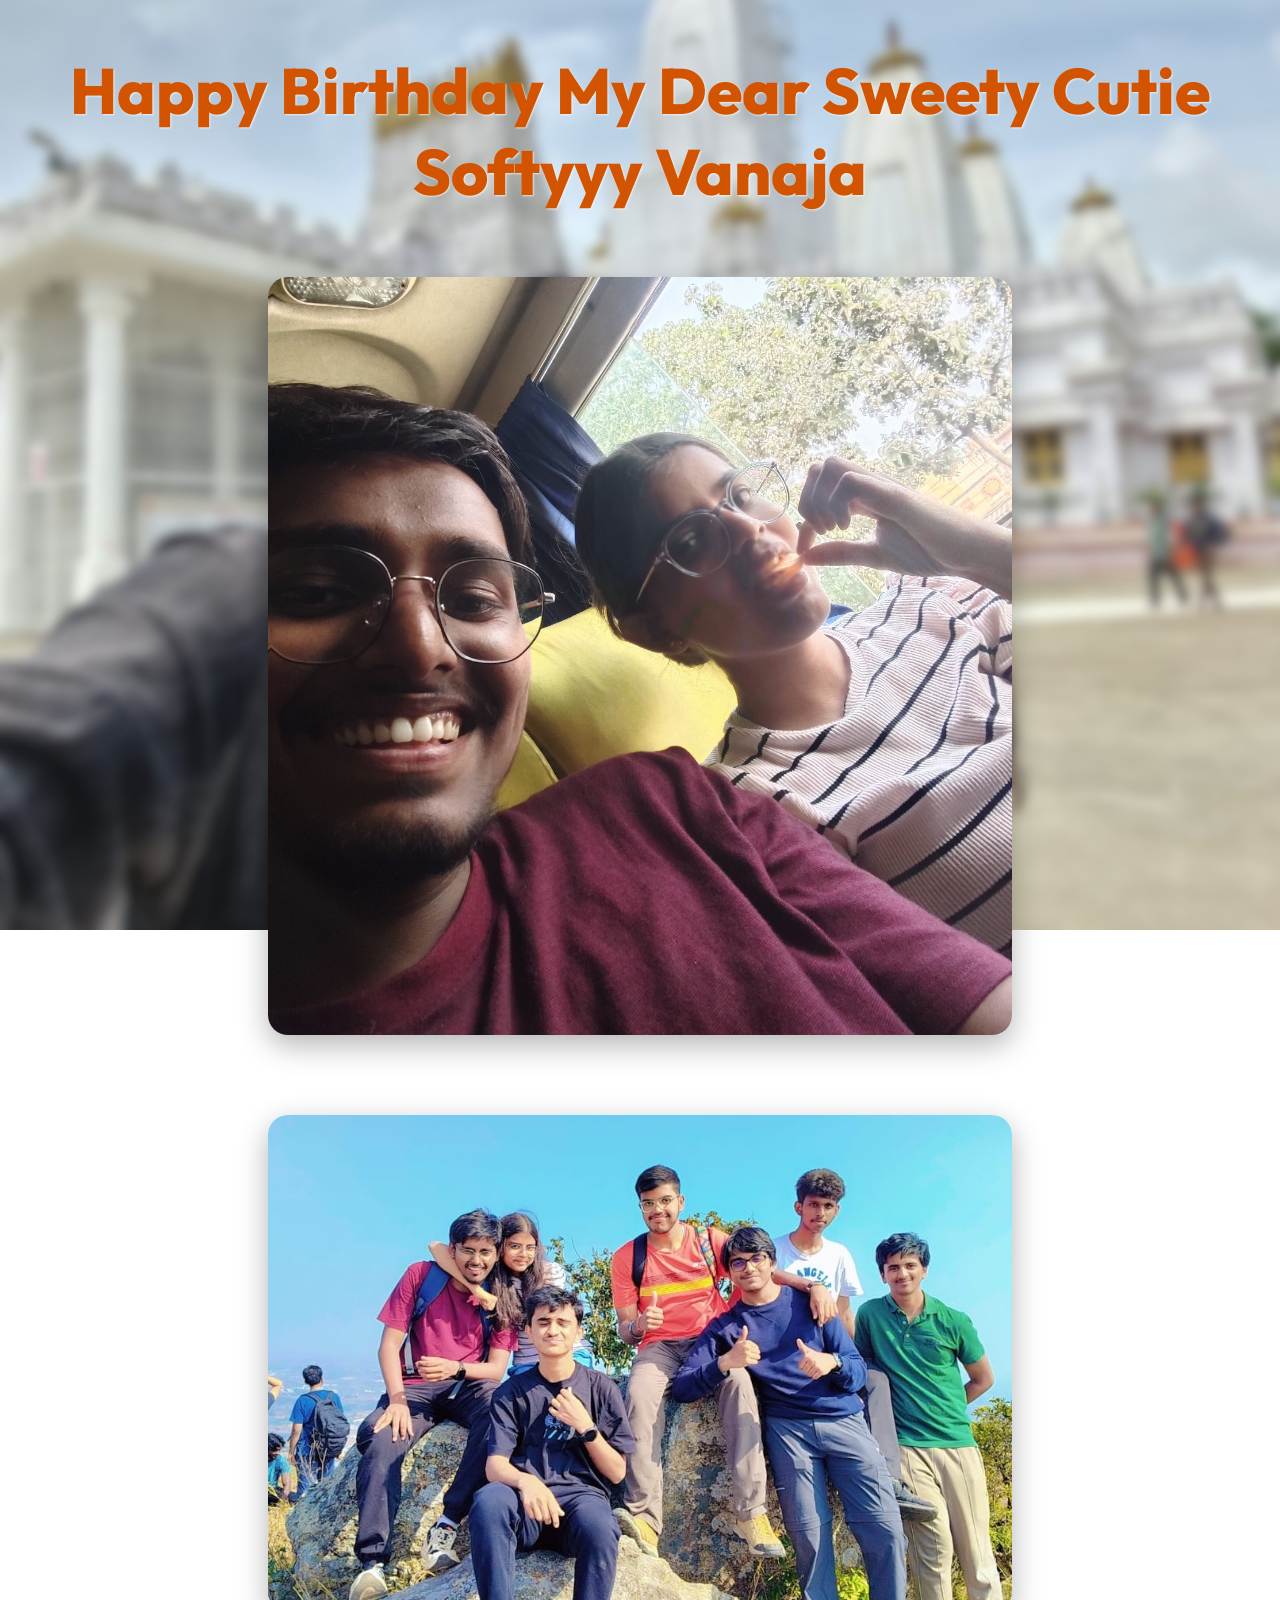
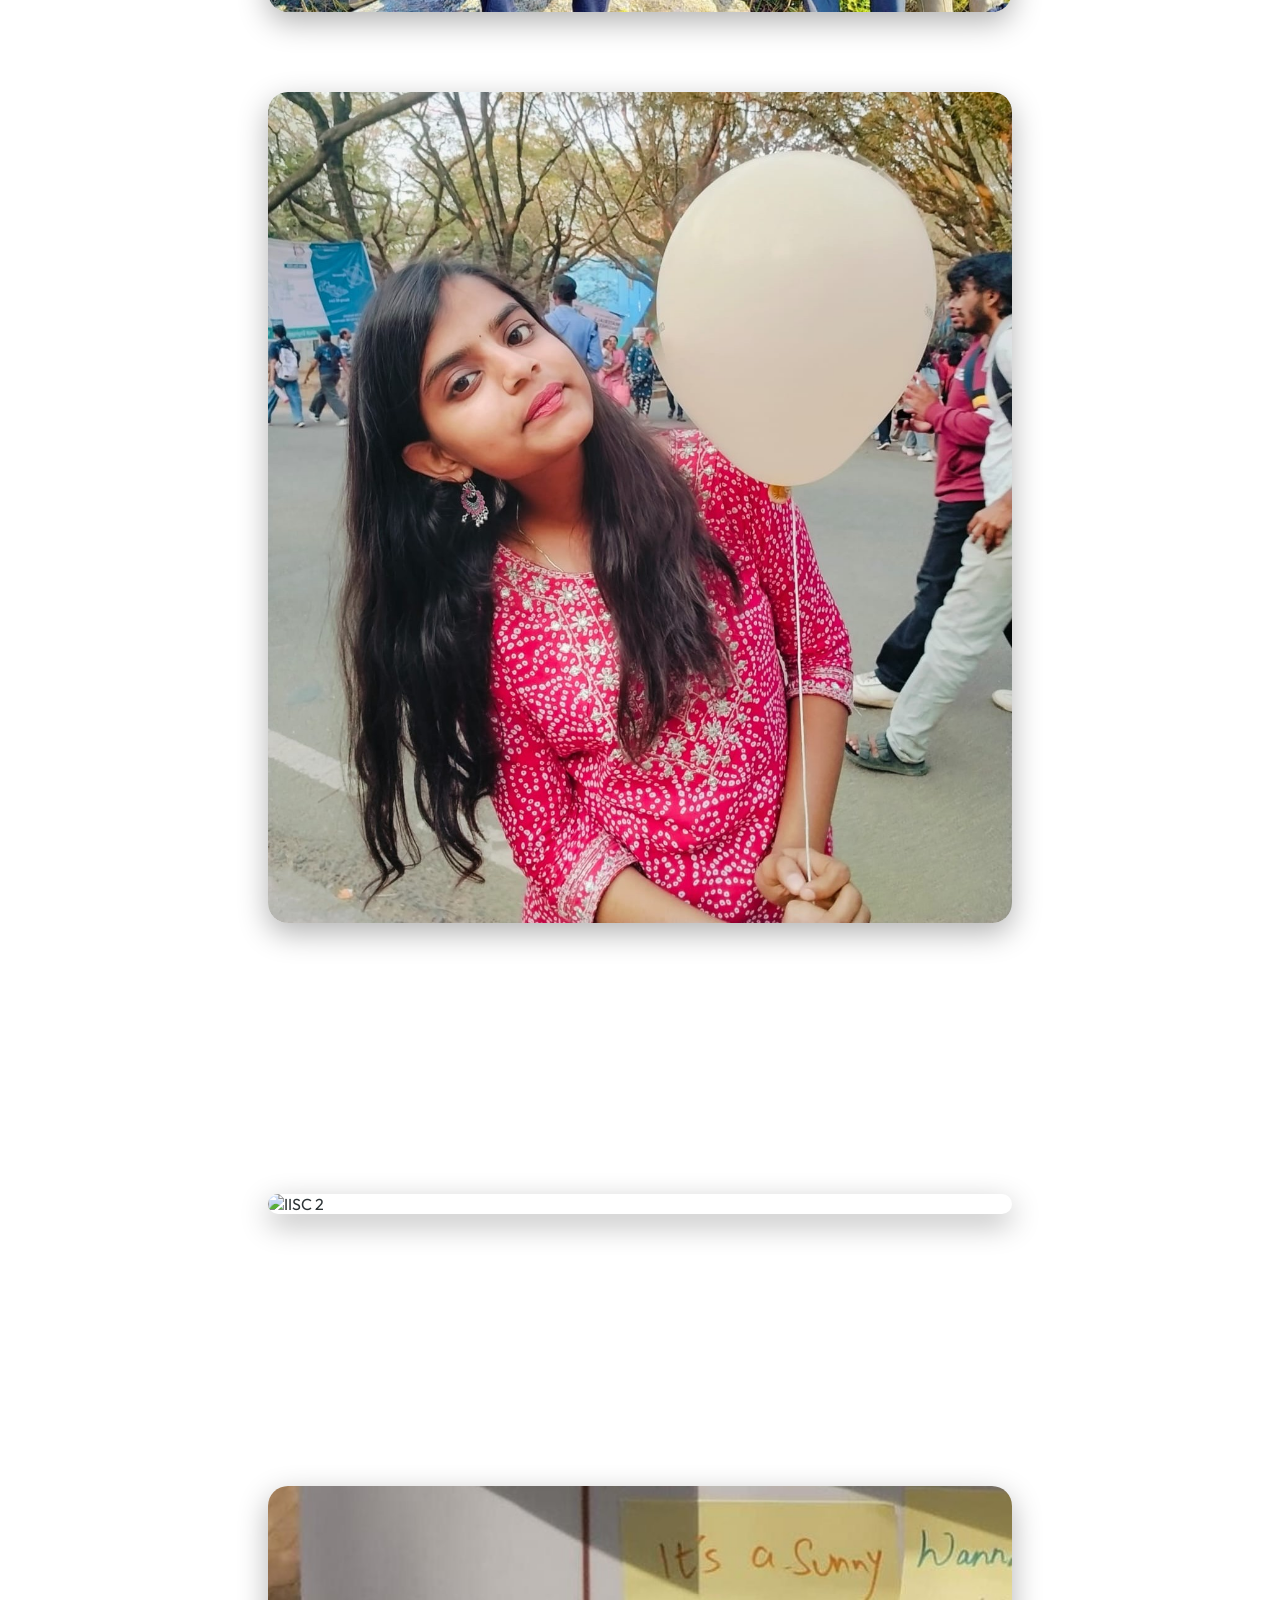
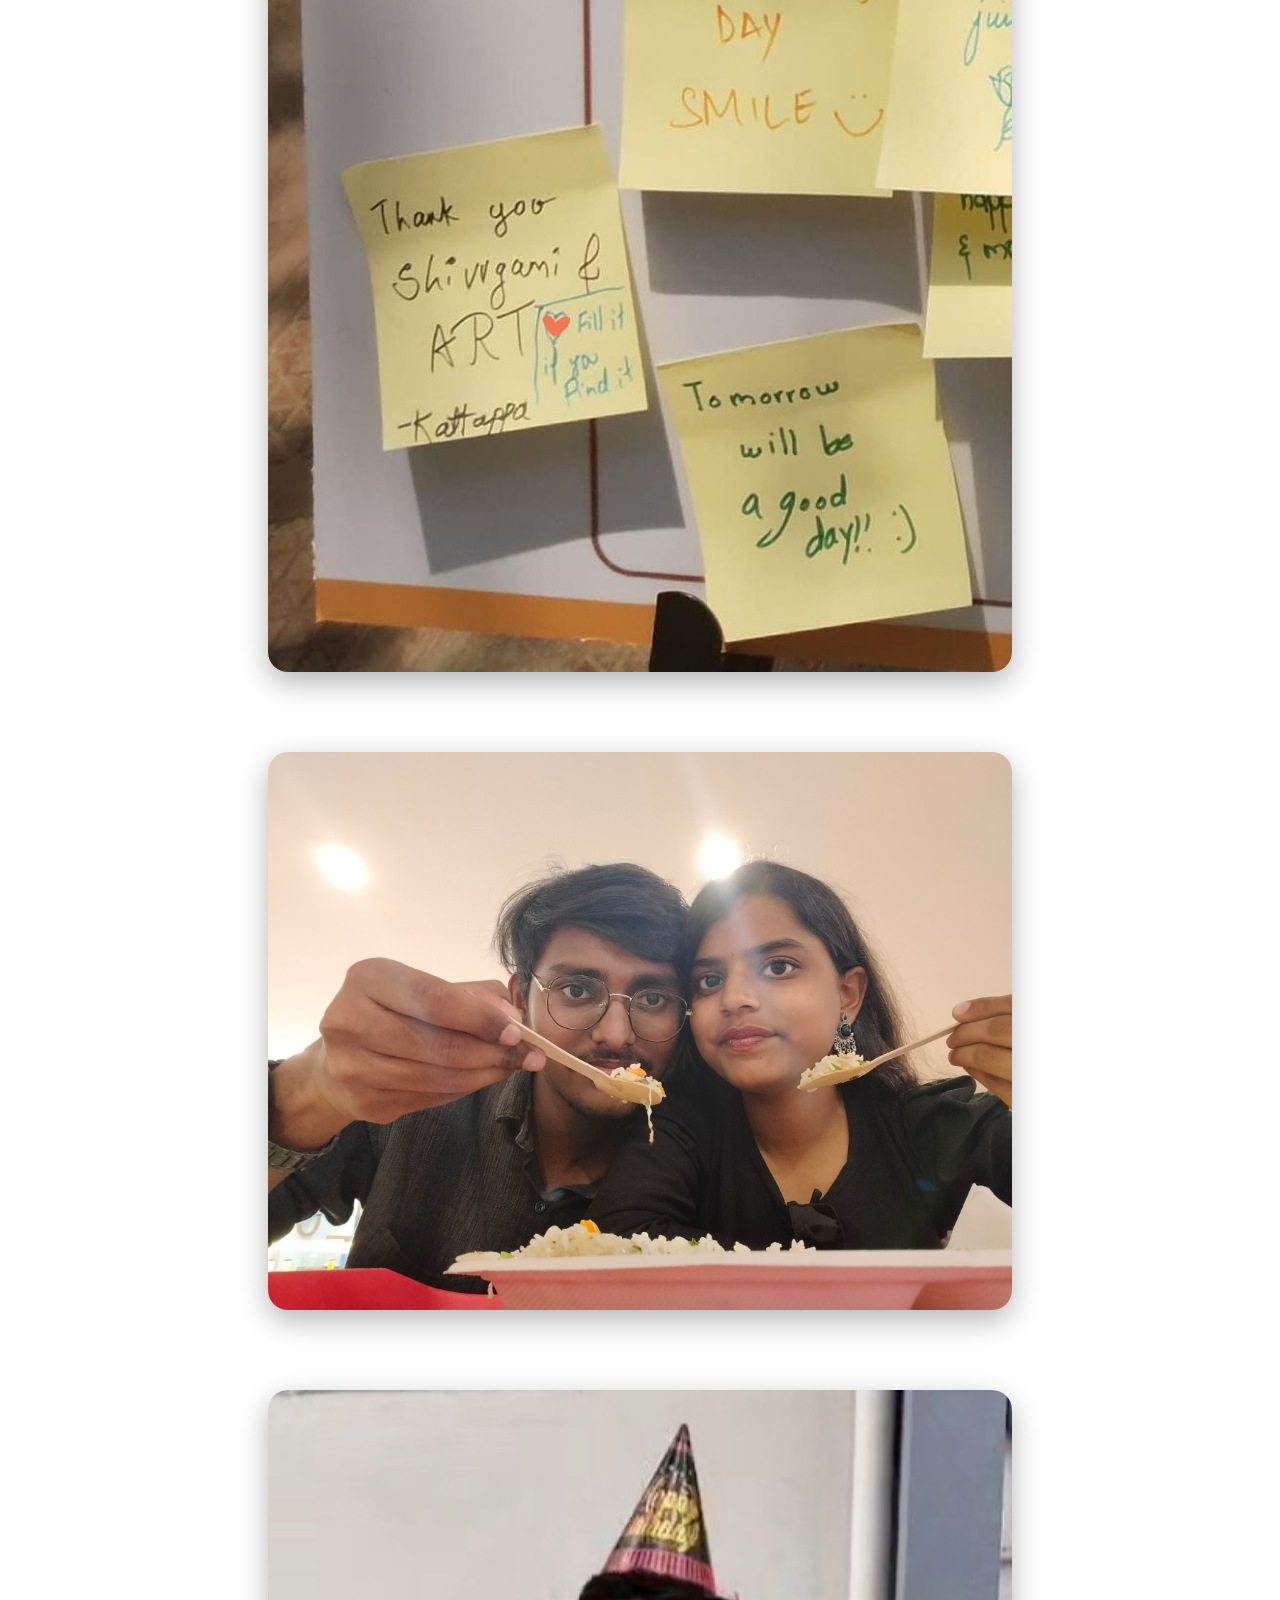
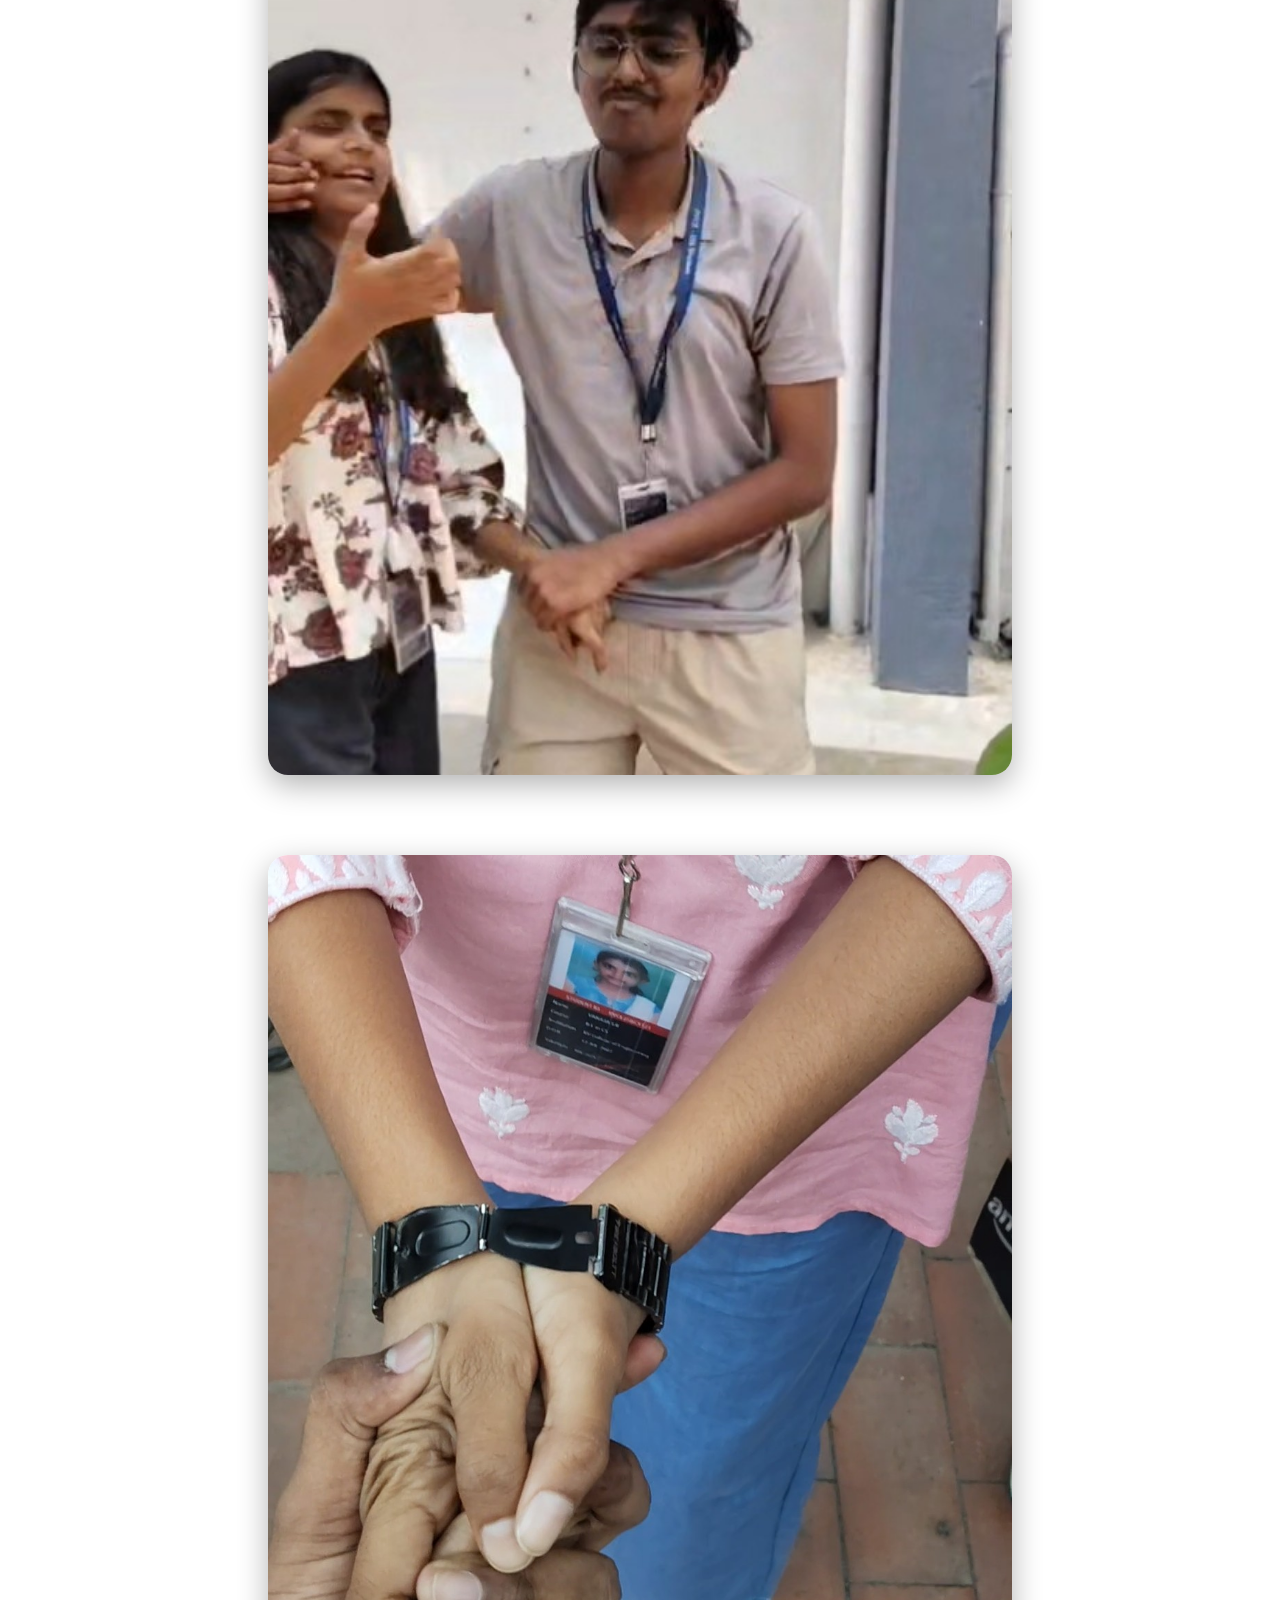
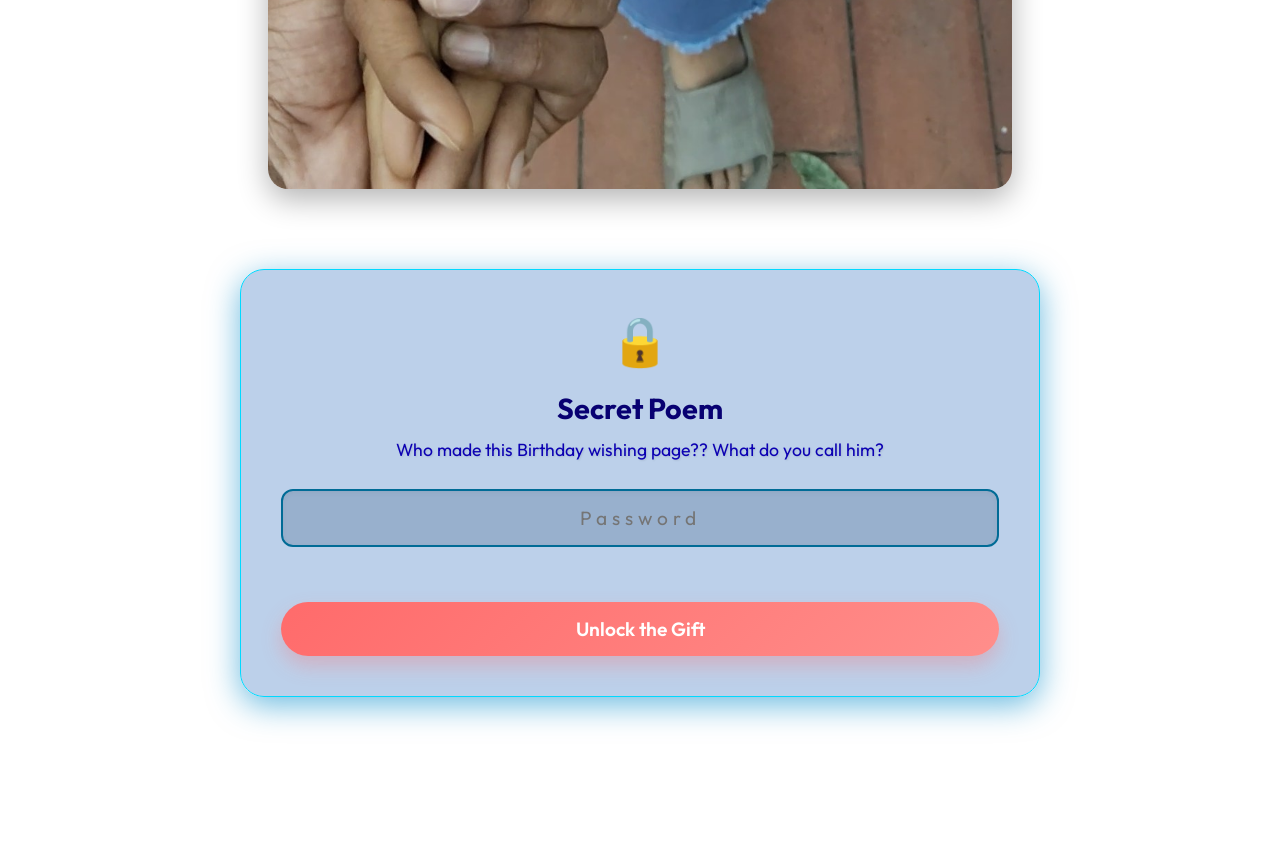
==== commit 402c12de: "sefgd" ====
--- a/main.html
+++ b/main.html
@@ -59,7 +59,7 @@
                 <img src="images/IISC1.jpg" alt="IISC 1">
             </div>
             <div class="text-col">
-                <h2>IISC Visit 1</h2>
+                <h2>IISC day, you with the ballooooon</h2>
                 <p>IISC visit was one more beautiful expirience. I was like... Why is this lipsstick and all required??
                     I felt it as faltu things. But later when I saw photos... You looked absolutely stunning. I
                     apoligize for making you sad regarding the lipsstick thing but you know about lipstick case with my
@@ -75,13 +75,13 @@
                 <img src="images/IISC2.jpg" alt="IISC 2">
             </div>
             <div class="text-col">
-                <h2>IISC Visit 2</h2>
+                <h2>You being brighter than a star in IISC Bangaluru</h2>
                 <p>IISC was too big :( next time we will surely visit CS related if it goes good. By the way... In this
-                    Pic, Only you looked soo bright, My dear Starr :D and ya... People tell, the thing which is
-                    higlighted is only your goal. I agree with that. I hope ou understood, ik you understood, you're not
-                    dumb but for formalities, I am asking 🫣🫣 You're my beautiful doodh ka peda (shy oh shy sticker) It
-                    is very difficult for me to hide it, You're sooo beautiful and cute in terms of face, cheek and also
-                    from the sweet manassuu 💞
+                    Pic, Only you looked soo bright, My dear Starr :D and ya... People say, the thing which is
+                    higlighted is your only goal. I agree with that. I hope ML understood, ik you understood, you're
+                    not dumb but for formalities, I am asking 🫣🫣 You're my beautiful doodh ka peda (shy oh shy
+                    sticker). It is very difficult for me to hide it, You're sooo beautiful and cute in terms of face,
+                    cheek and also from the sweet manassuu 💞
                 </p>
             </div>
         </div>
@@ -93,12 +93,11 @@
             </div>
             <div class="text-col">
                 <h2>Sticky Note</h2>
-                <p>The say when I got the photo, I become sooo sooooooo happy!!! I searched allot for the stick note,
-                    though I didn't get it. One day I got the board to add a sticky note, i wrote that thing and kept it
-                    there only thinking that someone will fit it or atleast you'll reply. I was a bit sad that you both
-                    lost it and i sent it to you. But I didn't get any proper or perfct answer. Then I thought to just
-                    send it to you. But I was not sure you'll like it or no. And then when I got a proper reply from
-                    you. Some random day... I got this photo from you!!! Lovely it was!! You made me happy that day 🥺
+                <p>The day when I got the photo, I become sooo sooooooo happy!!! I searched allot for the sticky note,
+                    but 😟 I didn't get it. One day I got the board to add a sticky note, i wrote that thing and kept it
+                    there only, thinking that you will fill it or atleast you'll reply. I took a photo of it and sent it
+                    into the group. I thought you'll see it and reply, but 🥲 I didn't get any proper or perfct answer
+                    😢😭. After few days.. randomly, you sent that photo, you made me very happy that day. 😬😁😁
                 </p>
             </div>
         </div>
@@ -111,13 +110,15 @@
             <div class="text-col">
                 <h2>Mall Visit</h2>
                 <p>Though i get some jealousy when you speak about your 8th std roaming with guys that too on bike???
-                    Yappaaa! I realsied that how waste I was in my childhood, did nothing, just sit and watch something
-                    waste. but you were built diffrent my dear Hennu Huli. I realsei how good it is to just roam, play,
-                    eat in malls and all. I love that shopping with you :)) You trying which dress suits me and
-                    selecting the best one. Though my plan was not to take a dress but I took it as you forced me 🫠 But
-                    yeah, playing for me us bad. I have many things of yours, but you don't have my stuffs. This makes
-                    me sad always :(( But these days were toooo good. I LOVE IT. I would like to go for shopping with
-                    you again.... </p>
+                    Yappaaa! I realsied that how waste I was in my childhood, did nothing, just sitting and watching
+                    something waste. but you were built diffrent my Lovely Dear Hennu Huli. I realised how good it is to
+                    just roam, play, eat in malls and all, just cause of you ML. I loved that shopping with you :)) You
+                    trying which dress suits me and selecting the best one. Though my plan was not to take a dress but I
+                    took it as you forced me 🫠 not only cause of that but even I too liked it :)) But yeah, paying for
+                    me was bad. I already have many things of yours (Most importantly you 🥹🥹), but you don't have my
+                    stuffs. This makes me sad always :(( But those days were toooo good. I LOVE IT. I would like to go
+                    for shopping with you again.... So when??
+                </p>
             </div>
         </div>
 
@@ -130,11 +131,10 @@
                 <h2>Cake</h2>
                 <p>As I said... I was sad when you were discussing and went off somewhere without me. I know why and
                     where you guys went but still I was a bit sad. Felt to leave the place and lay on my bed. But still
-                    pa 😣😣 You guys took alooooooong time. The cake location was good, Cake was also great... And thank
-                    god!!! you didn't feed my directly. You did nataka and all and i Did that 🫣🫣 I loved it!!! such a
-                    great moment!!! The best birthday I ever had. I felt like.. things are not over and i knew ki there
-                    are few things coming and there were things coming. I litarally didn't think that you'll give
-                    something near krishna... I thought there you have somework. But kilady you're. The Shirt was
+                    pa 😣😣 You guys took a looooooong time. The cake cutting location was good, Cake was also great...
+                    And thank GOD!!! you didn't feed my directly. You did nataka and all and i Did that 🫣🫣 I loved
+                    it!!! such a great moment!!! The best birthday I ever had. I litarally didn't think that you'll give
+                    something near krishna... I thought there you have somework. But killady you're pa. The Shirt was
                     great!!! It was soo sooooooo nice, even my mom called me chocolate boy :D
                 </p>
             </div>
@@ -148,12 +148,11 @@
             <div class="text-col">
                 <h2>Bandhana</h2>
                 <p>Please don't feel bad about whatever I say 😞 else don't continue next :') <br><br> You know... How
-                    much feelings i have for you 💖💝💝. it is one of my favourite photo... I love it... Actually d!!!!
-                    I
-                    simply
-                    thought that it'll fit in your both hand like handcuffs and it actually fitted. Similarly, I want to
-                    tie something forever... I will tie Softtyyyy 😭 <br> I LOVE YOU daaaa 😭😭💞💞 <br>and once
-                    again!!! HAPPY HAPPY HAPPYYYY BIRTHDAY MY DEAR SWEETYYY QTTTYYY SOFTYYY PIEEEE :))))</p>
+                    much feelings i have for you 💖💝💝. it is one of my favourite photo... I love it... Actually L!!!!
+                    I simply thought that it'll fit in your both hand like handcuffs and it actually fitted. Similarly,
+                    I want to tie something forever... I will tie Softtyyyy 😭 <br> I LOVE YOU daaaa 😭😭💞💞 <br>and
+                    once again!!! HAPPY HAPPY HAPPYYYY BIRTHDAY MY DEAR SWEETYYY QTTTYYY SOFTYYY LOVELYYY PIEEEE :))))
+                </p>
             </div>
         </div>
         <!-- Section 9 - Poem -->
@@ -177,8 +176,8 @@
                     <h2>A Special Poem for my special friend :))</h2>
                     <p
                         style="color: white; font-size: 1.2rem; margin-top: 10px; margin-bottom: 20px; text-shadow: 1px 1px 3px rgba(0,0,0,0.5);">
-                        Heyy d!! you got the password... I have written a poem for you... also the song :) I thank
-                        Gemini cause It helped me in singing the song. That's why, that say i said that Gemini is greatt
+                        Heyy L!! you got the password... I have written a poem for you... also the song :) I thank
+                        Gemini cause It helped me in singing the song. That's why, that day i said that Gemini is greatt
                     </p>
                     <div class="message"
                         style="white-space: pre-line; text-align: left; margin-top: 20px; color: white; font-weight: bold; font-size: 1.8rem; line-height: 1.8;">
--- a/style.css
+++ b/style.css
@@ -254,4 +254,17 @@
     opacity: 0;
     pointer-events: none;
     z-index: 100;
+}
+
+#poemUnlockedView {
+    background: url('images/PoemBG.jpg') no-repeat center center;
+    background-size: cover;
+    border-radius: 23px; /* Matches the parent card's rounded corners */
+    padding: 40px; /* Restores inner padding for the content */
+    margin: -40px; /* Counteracts the parent card's 40px padding to remove the gap */
+}
+
+#poemUnlockedView h2 {
+    color: #fff;
+    text-shadow: 2px 2px 4px rgba(0, 0, 0, 0.6);
 }
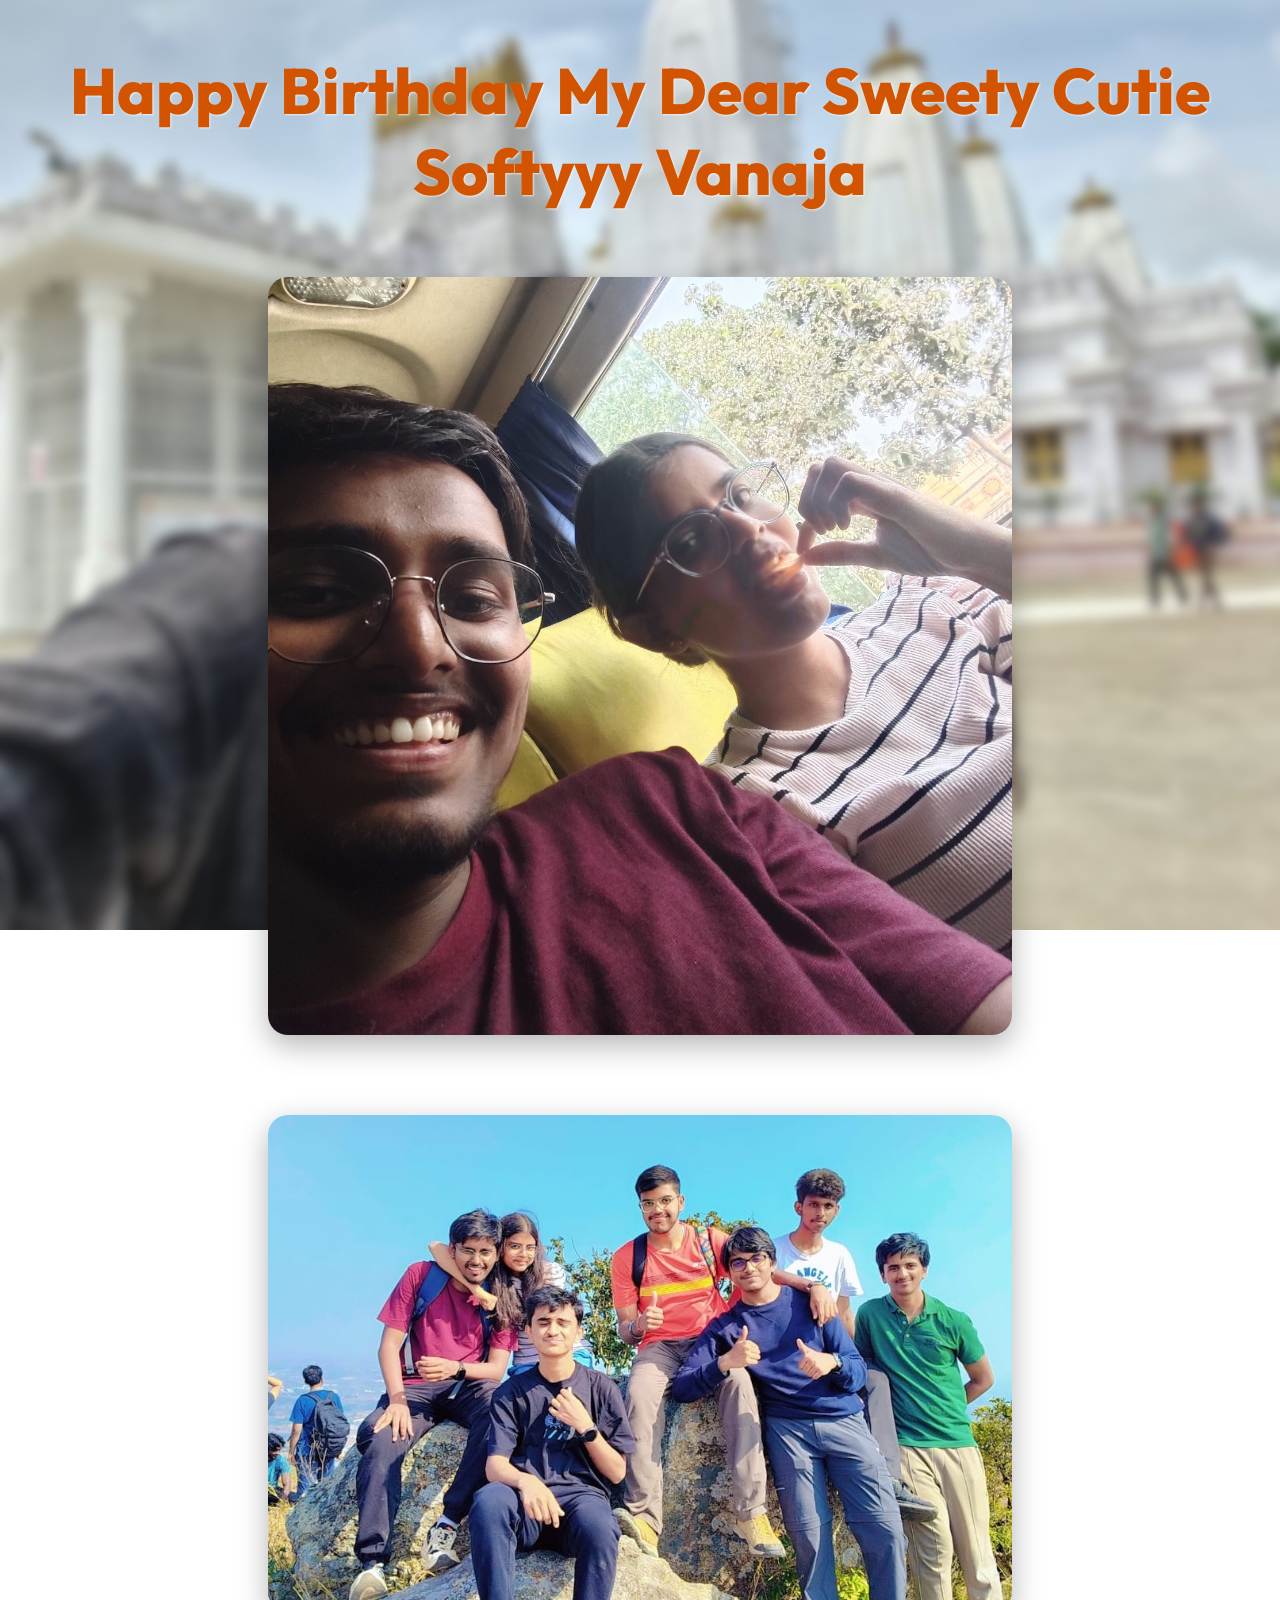
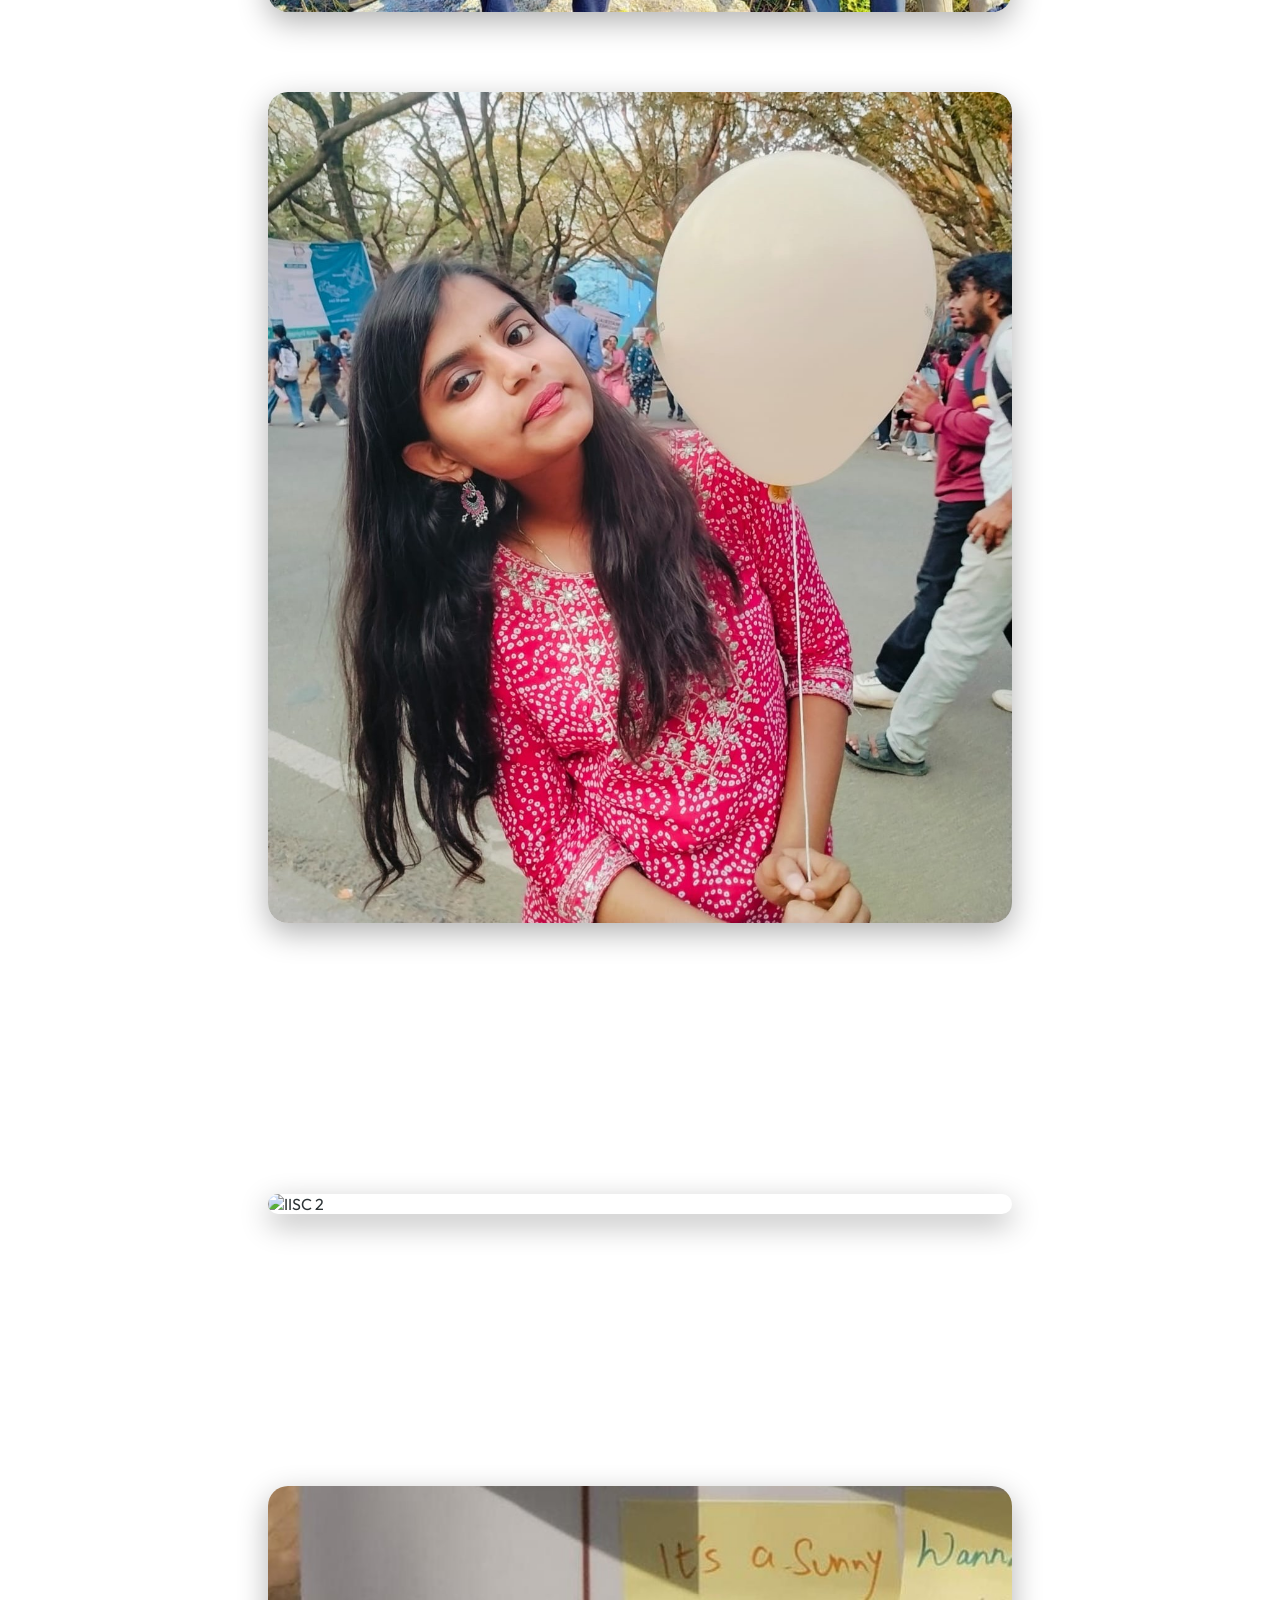
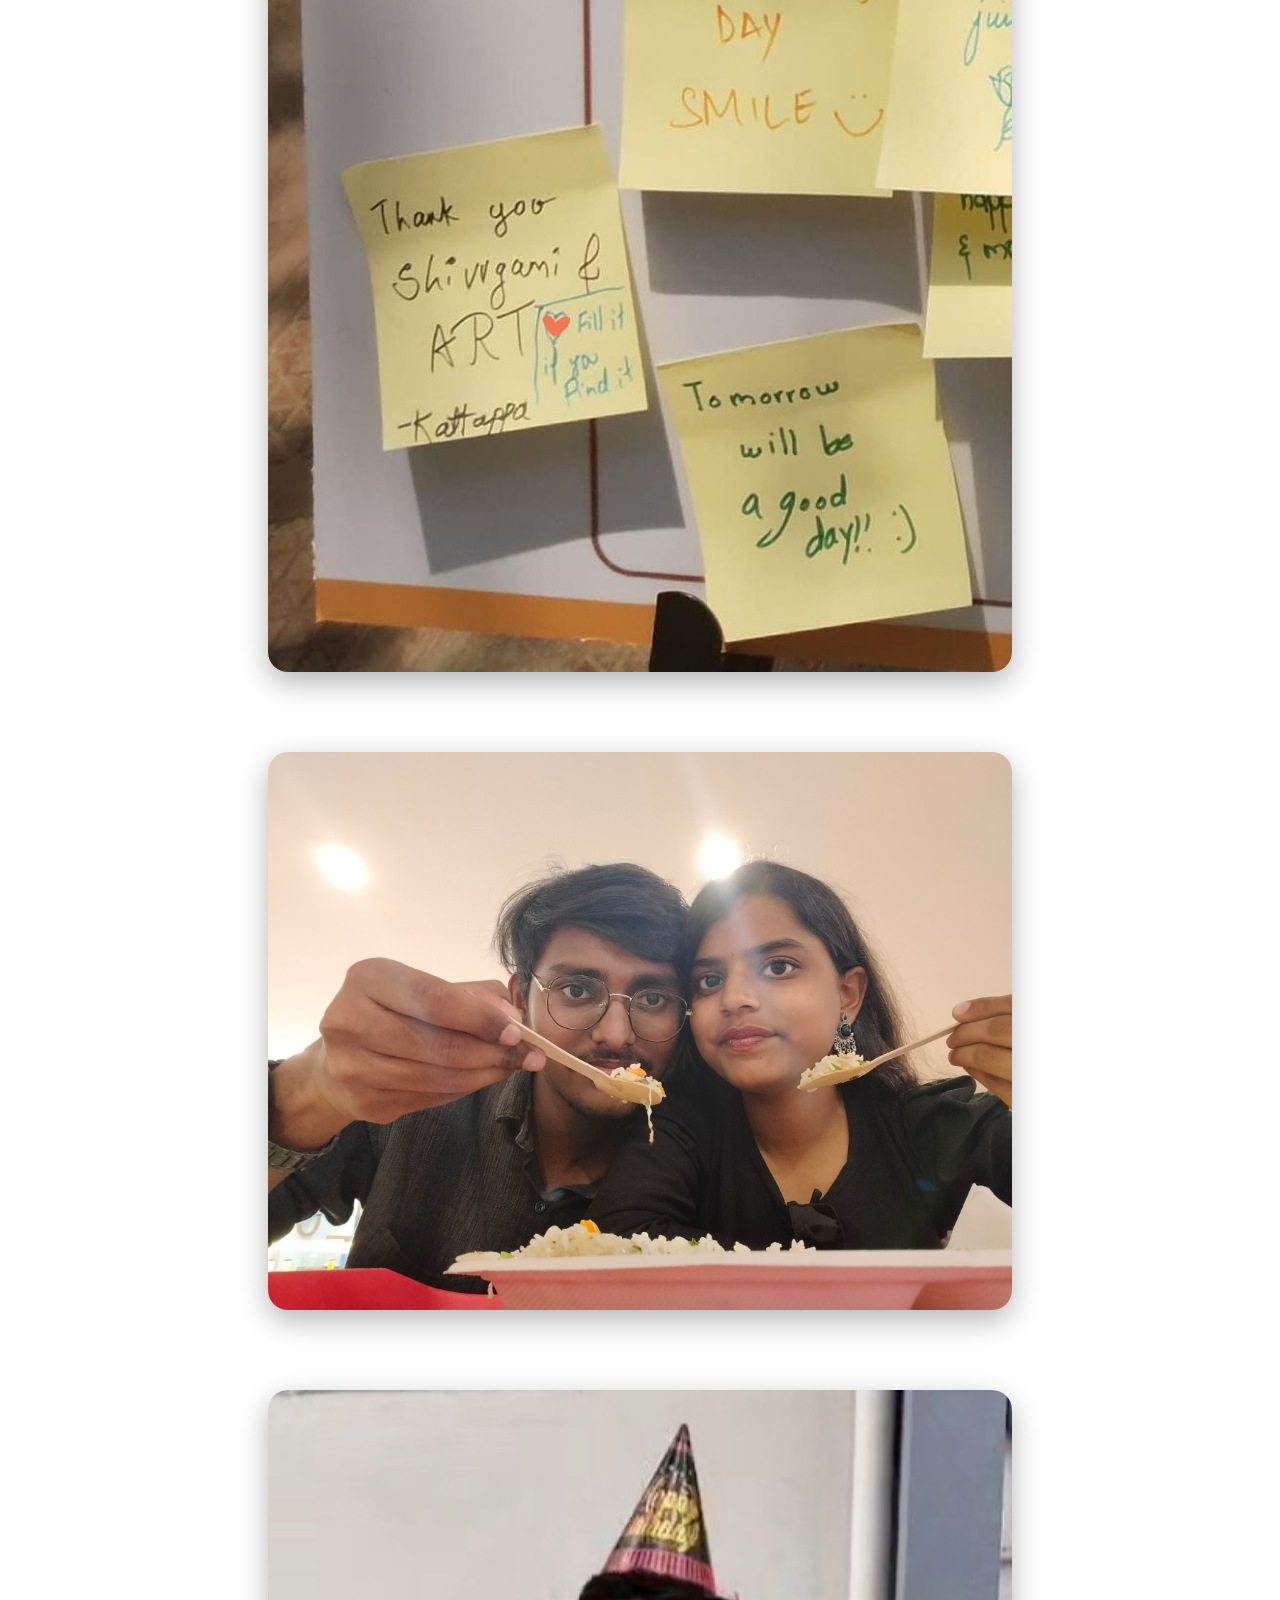
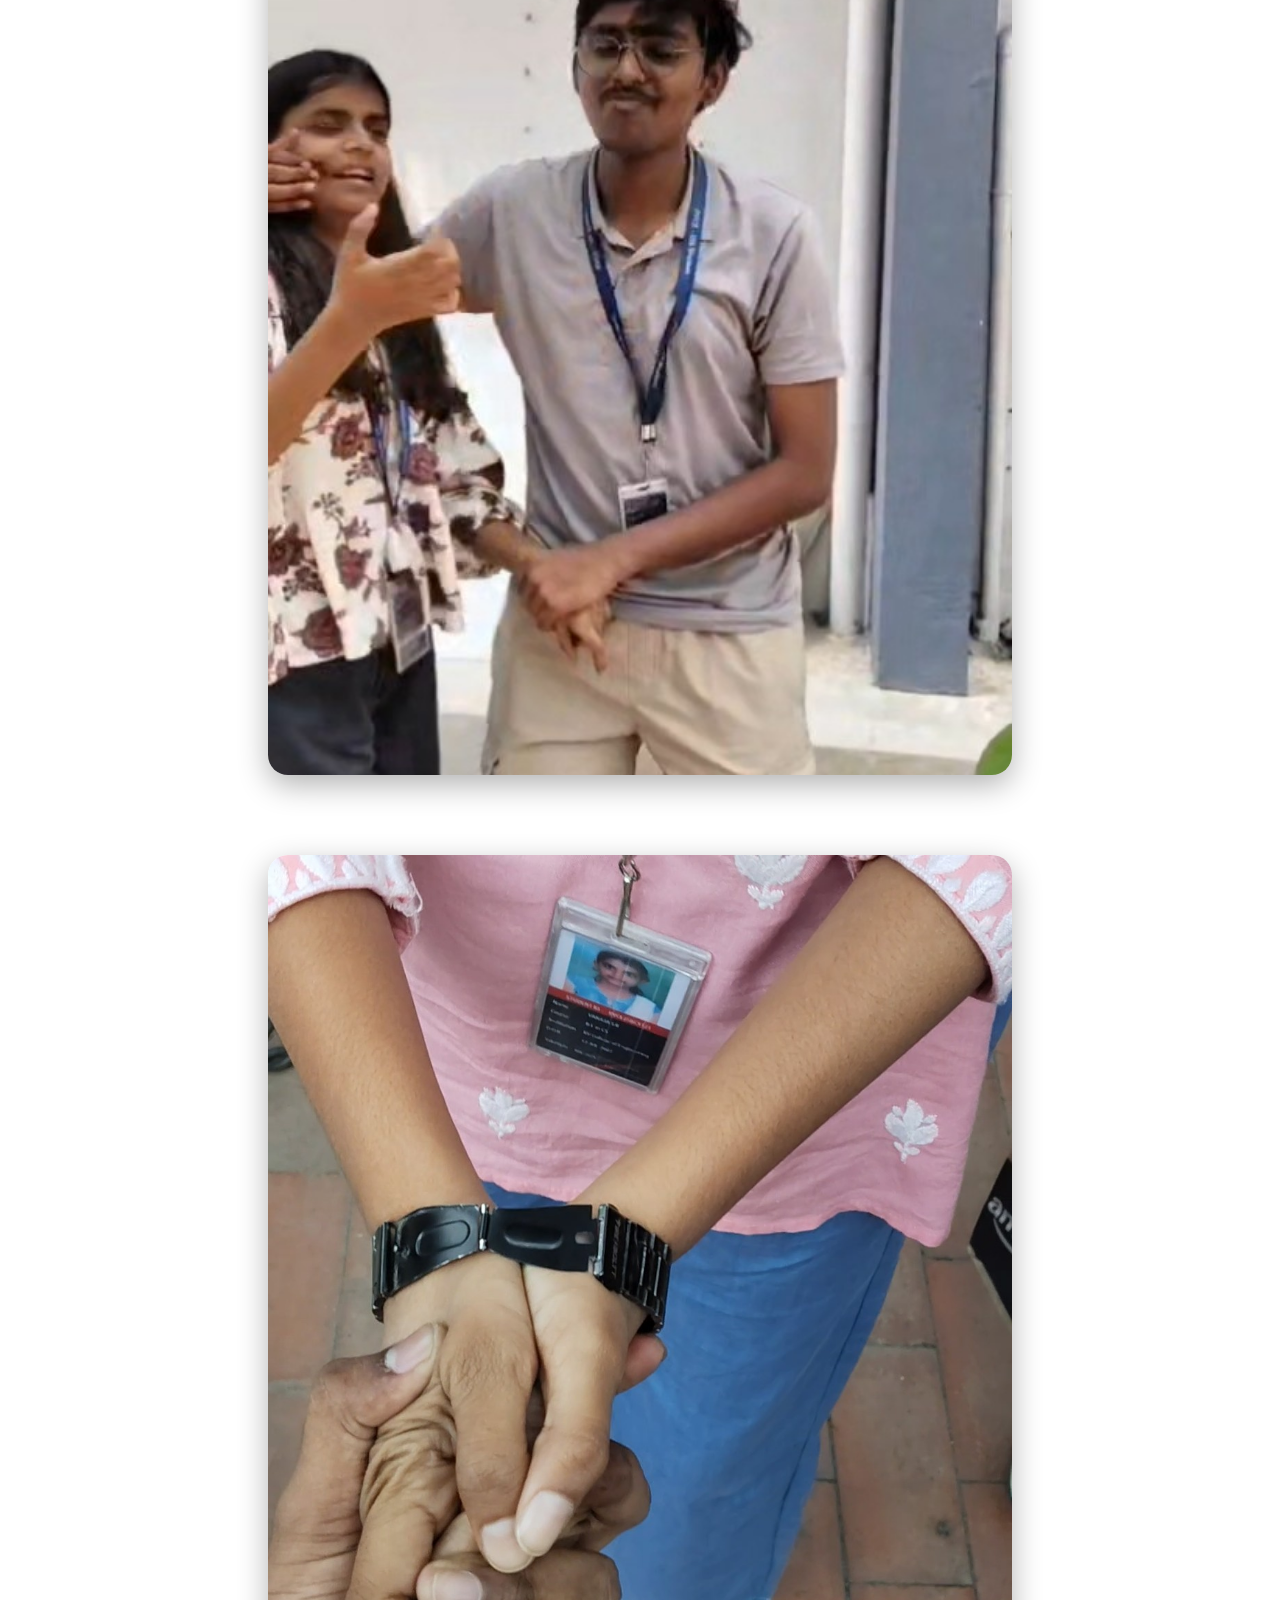
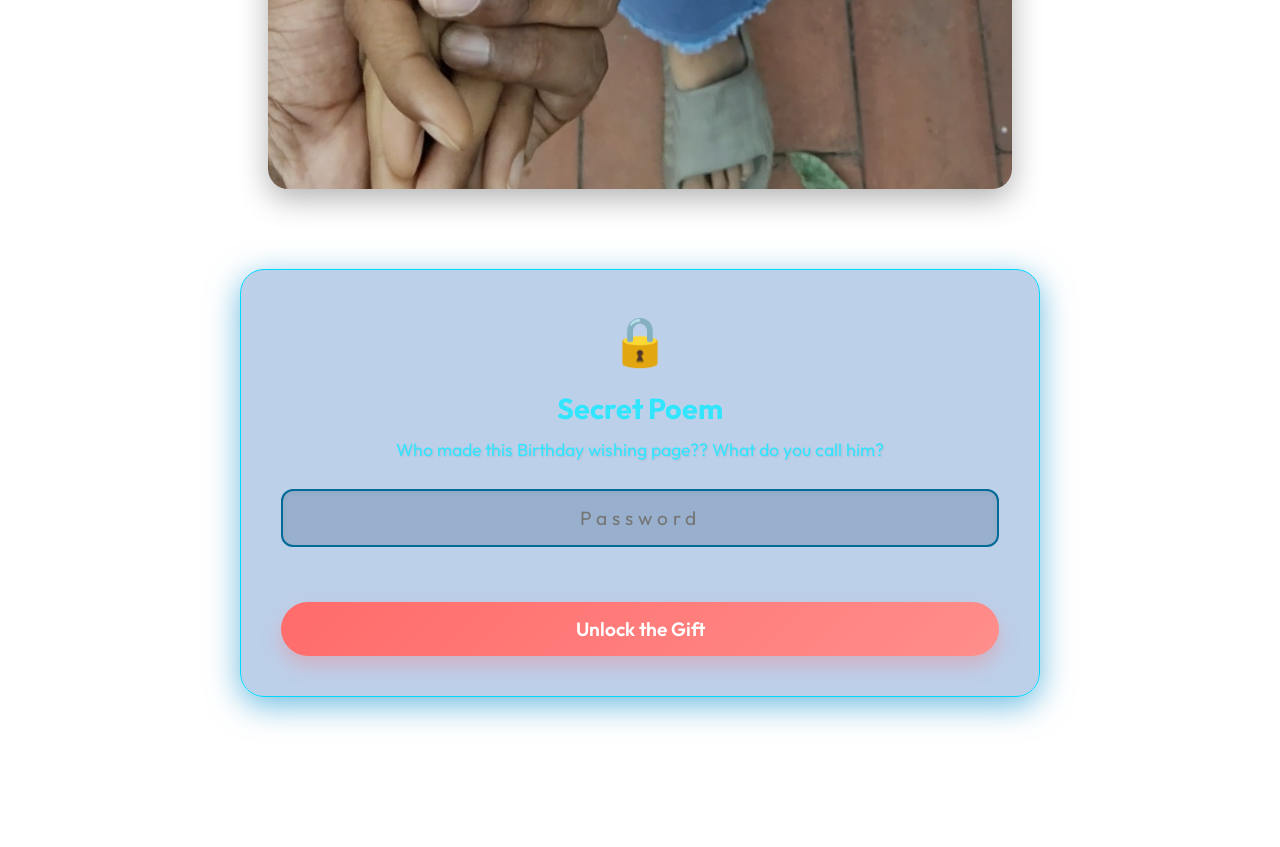
==== commit 6677119b: "text_colour" ====
--- a/main.html
+++ b/main.html
@@ -158,10 +158,11 @@
         <!-- Section 9 - Poem -->
         <div class="row" style="margin-top: 50px;">
             <div class="card" id="poemCard" style="max-width: 800px; width: 100%;">
-                <div id="poemLockView">
+                <div id="poemLockView" style="color: rgb(48, 229, 253);">
                     <span class="lock-icon">🔒</span>
-                    <h2>Secret Poem</h2>
-                    <p class="message" style="margin-bottom: 10px;">Who made this Birthday wishing page?? What do you
+                    <h2 style="color: inherit;">Secret Poem</h2>
+                    <p class="message" style="margin-bottom: 10px; color: inherit;">Who made this Birthday wishing
+                        page?? What do you
                         call him?</p>
                     <div class="pin-input-group">
                         <input type="password" id="poemPinInput" class="pin-input" placeholder="Password"
